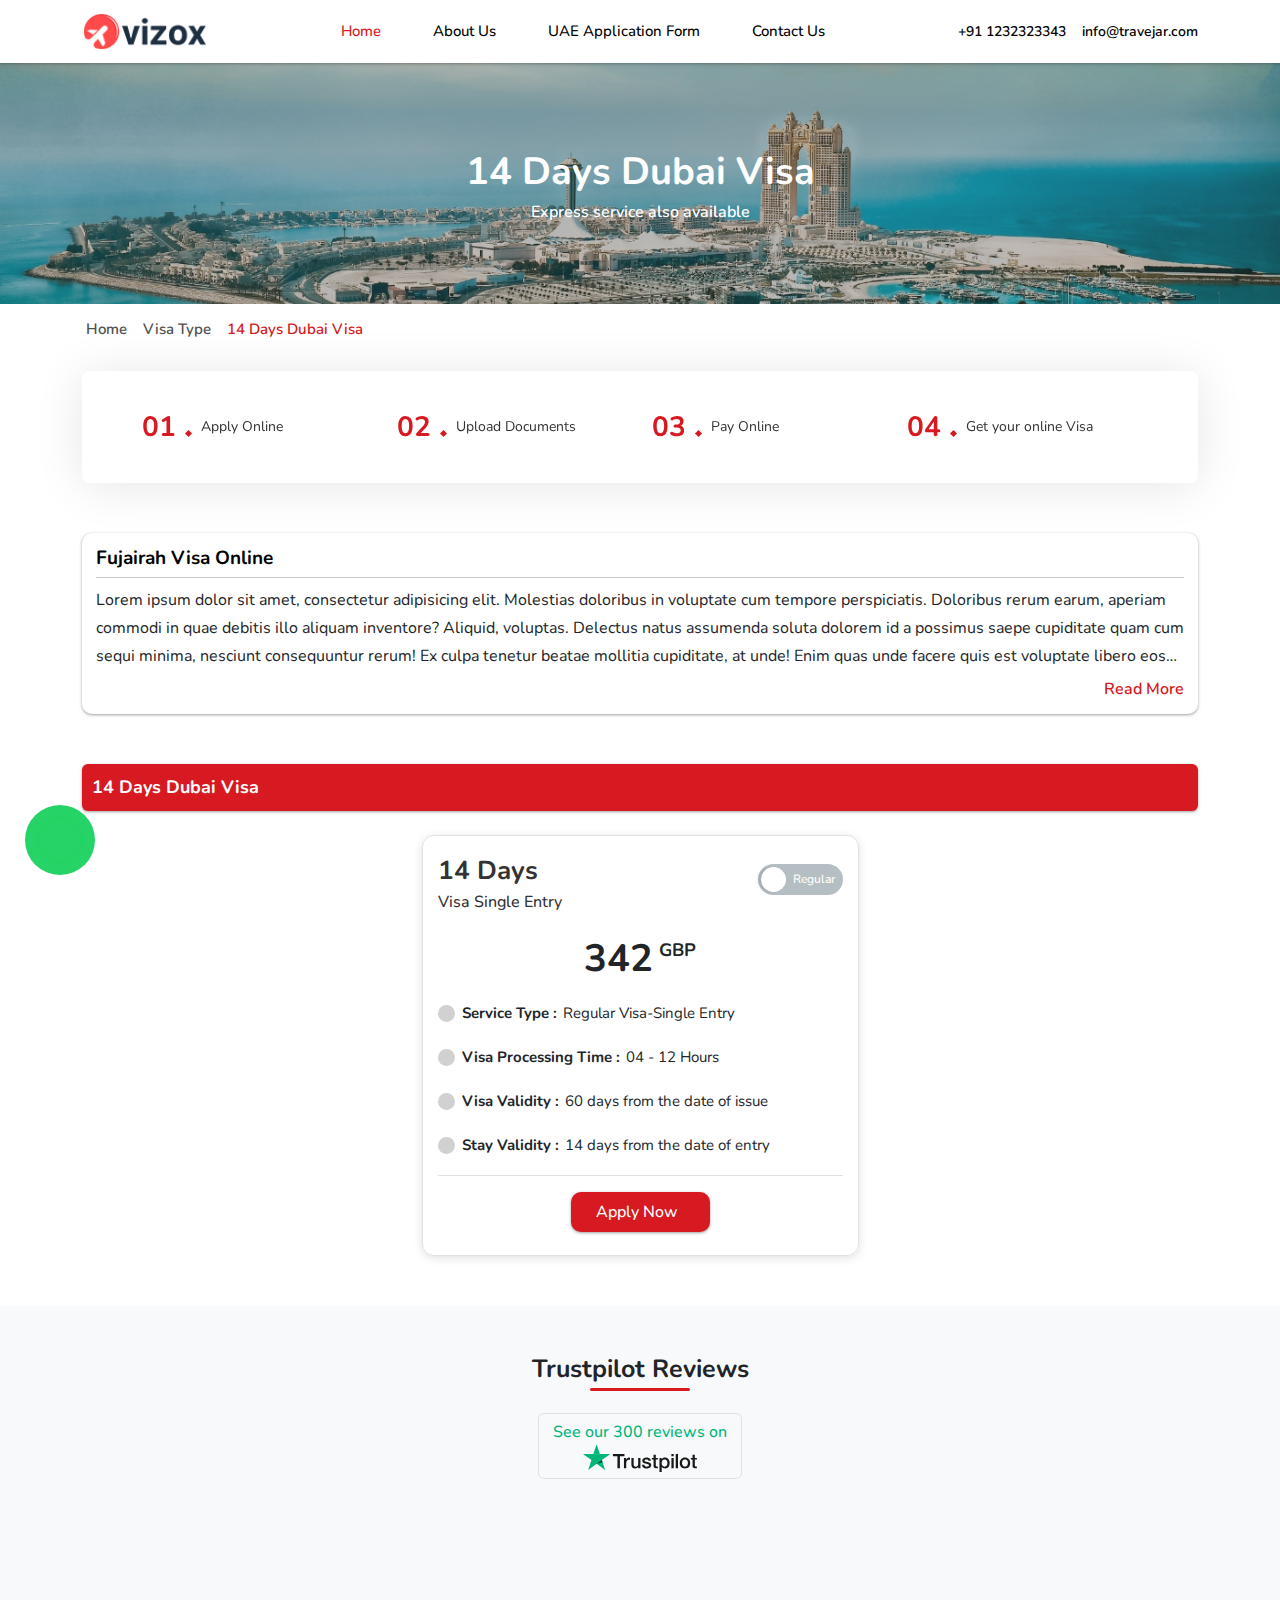
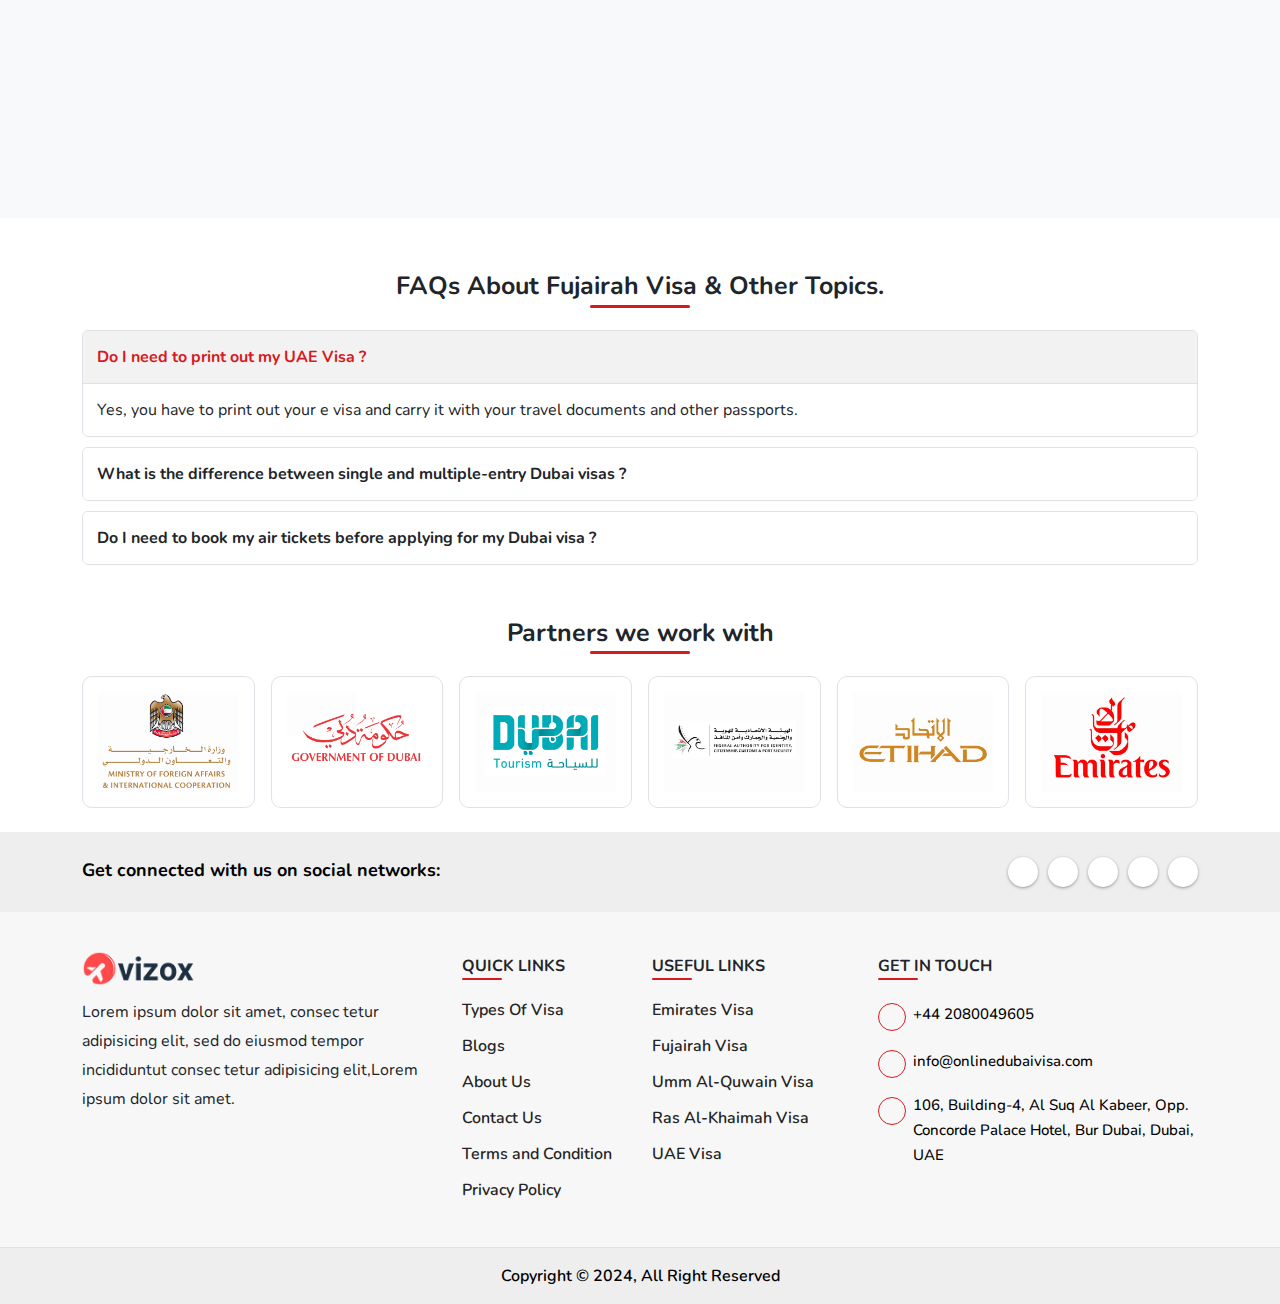
==== 14-days-dubai-visa.html @ 2e2c4b9e "tytyt" ====
<!DOCTYPE html>
<html lang="en">
<head>
    <meta charset="UTF-8">
    <meta name="viewport" content="width=device-width, initial-scale=1.0">
    <title>UAE Visa - 14 Days Dubai Visa</title>
    <!-- jquery  -->
    <script src="assets/js/jquery.min.js"></script>
    <!-- bootstrap css  -->
    <link rel="stylesheet" href="assets/libs/bootstrap/bootstrap.min.css">
    <!-- main css  -->
    <link rel="stylesheet" href="assets/css/style.css">
    <!-- common css  -->
    <link rel="stylesheet" href="assets/css/common.css">
    <!-- responsive css -->
    <link rel="stylesheet" href="assets/css/responsive.css">
    <!-- aos css  -->
    <link rel="stylesheet" href="assets/libs/aos/aos.css">
    <!-- swiper js  -->
    <link rel="stylesheet" href="assets/libs/swiper/swiper-bundle.min.css">
    <!-- glightbox css  -->
    <link rel="stylesheet" href="assets/libs/glightbox/glightbox.css">
    <!-- select2 library  -->
    <link rel="stylesheet" href="assets/libs/select2/flag-icon.min.css">
    <link rel="stylesheet" href="assets/libs/select2/select2.min.css">
    <!-- font awesome  -->
    <link rel="stylesheet" href="https://cdnjs.cloudflare.com/ajax/libs/font-awesome/6.5.2/css/all.min.css" integrity="sha512-SnH5WK+bZxgPHs44uWIX+LLJAJ9/2PkPKZ5QiAj6Ta86w+fsb2TkcmfRyVX3pBnMFcV7oQPJkl9QevSCWr3W6A==" crossorigin="anonymous" referrerpolicy="no-referrer" />
    <!-- iti input -->
    <link rel="stylesheet" href="assets/libs/iti/intlTelInput.min.css">
    <!-- date picker css  -->
    <link rel="stylesheet" href="assets/libs/datepicker/flatpickr.min.css">
    <!-- dropzone css  -->
    <link rel="stylesheet" href="assets/libs/dropzone/dropzone.min.css">
    <!-- font family -->
    <link rel="preconnect" href="https://fonts.googleapis.com">
    <link rel="preconnect" href="https://fonts.gstatic.com" crossorigin>
    <link href="https://fonts.googleapis.com/css2?family=Montserrat:ital,wght@0,100..900;1,100..900&family=Nunito:ital,wght@0,200..1000;1,200..1000&family=PT+Sans:ital,wght@0,400;0,700;1,400;1,700&display=swap" rel="stylesheet">
</head>
<body>
    <!-- whatsapp button start -->
    <a href="" class="whatsapp-btn d-flex align-items-center justify-content-center position-fixed rounded-circle text-decoration-none">
        <i class="fab fa-whatsapp"></i>
    </a>
    <!-- whatsapp button end  -->

    <!-- scroll to top button start -->
    <div class="progress-wrap d-block rounded-circle position-fixed">
        <svg class="progress-circle svg-content" width="100%" height="100%" viewBox="-1 -1 102 102">
            <path d="M50,1 a49,49 0 0,1 0,98 a49,49 0 0,1 0,-98" />
        </svg>
    </div>
    <!-- scroll to top button end -->

    <!-- navbar start -->
    <nav class="navbar navbar-expand-lg sticky-top navbar-two" id="navbar" aria-label="Offcanvas navbar large">
        <div class="container">
            <a class="navbar-logo" href="index.html">
                <img src="assets/img/logo.png" alt="logo" class="h-100 w-100 img-fluid">
            </a> 
            <div class="offcanvas nav-offcanvas offcanvas-start" tabindex="-1" id="offcanvasNavbar2" aria-labelledby="offcanvasNavbar2Label">
                <div class="offcanvas-header border-bottom">
                    <div class="offcanvas-logo" id="offcanvasNavbar2Label">
                        <img src="assets/img/logo.png" alt="logo" class="h-100 w-100 img-fluid">
                    </div>
                    <button type="button" class="btn-close shadow-none" data-bs-dismiss="offcanvas" aria-label="Close"></button>
                </div>
                <div class="offcanvas-body">
                    <ul class="navbar-nav justify-content-center flex-grow-1">
                        <li class="nav-item">
                            <a class="nav-link overflow-hidden position-relative text-nowrap active" aria-current="page" href="index.html">Home</a>
                        </li>
                        <li class="nav-item">
                            <a class="nav-link overflow-hidden position-relative text-nowrap" aria-current="page" href="aboutus.html">About Us</a>
                        </li>
                        <li class="nav-item">
                            <a class="nav-link overflow-hidden position-relative text-nowrap" href="#">UAE Application Form</a>
                        </li>
                        <li class="nav-item">
                            <a class="nav-link overflow-hidden position-relative text-nowrap" aria-current="page" href="#">Contact Us</a>
                        </li>
                        <li class="d-lg-none d-block">
                            <a href="" class="nav-contact-link nav-contact-link-two d-lg-none d-block text-decoration-none">
                                <i class="fa-solid fa-phone"></i>
                                +91 1232323343
                            </a>
                        </li>
                        <li class="d-lg-none d-block">
                            <a href="" class="nav-contact-link nav-contact-link-two d-lg-none d-block text-decoration-none">
                                <i class="fa-regular fa-envelope"></i>
                                info@travejar.com 
                            </a>
                        </li>
                    </ul>
                </div>
            </div>
            <div class="d-flex align-items-center gap-3">
                <a href="" class="nav-contact-link d-sm-block text-nowrap d-none text-decoration-none">
                    <i class="fa-solid fa-phone"></i>
                    +91 1232323343
                </a>
                <a href="" class="nav-contact-link d-sm-block text-nowrap d-none text-decoration-none">
                    <i class="fa-regular fa-envelope"></i>
                    info@travejar.com 
                </a>
                <button class="navbar-toggler shadow-none d-lg-none d-flex align-items-center justify-content-center" type="button" data-bs-toggle="offcanvas" data-bs-target="#offcanvasNavbar2" aria-controls="offcanvasNavbar2" aria-label="Toggle navigation">
                   <img src="assets/img/menuicon.svg" alt="menu" class="h-100 w-100 img-fluid">
                </button>
            </div>
        </div>
    </nav>
    <!-- navbar end -->

    <!-- page heading section start -->
    <section class="page-heading-section visatype-heading-section position-relative">
        <div class="container">
            <div class="page-heading-inner position-relative z-1">
                <div class="row text-center">
                    <div class="col-12">
                        <div class="page-heading">
                            14 Days Dubai Visa
                        </div>
                        <p class="mb-0 page-title">Express service also available </p>
                    </div>
                </div>
            </div>
        </div>
    </section>
    <!-- page heading section end -->

    <!-- breadcrumb section start -->
    <div class="breadcrumb-section">
        <div class="container">
            <div class="row">
                <div class="col-12">
                    <ul class="list-unstyled breadcrumb-list d-flex align-items-center m-0">
                        <li class="breadcrumb-link d-flex align-items-center">
                            <a href="index.html" class="text-decoration-none d-flex align-items-center">
                                <i class="fa-solid fa-house-chimney home-icon"></i>
                                Home
                            </a>
                        </li>
                        <li class="breadcrumb-link d-flex align-items-center">
                            <i class="fa-solid fa-arrow-right-long"></i>
                        </li>
                        <li class="breadcrumb-link d-flex align-items-center">
                            <a href="index.html" class="text-decoration-none d-flex align-items-center">
                                Visa Type
                            </a>
                        </li>
                        <li class="breadcrumb-link d-flex align-items-center">
                            <i class="fa-solid fa-arrow-right-long"></i>
                        </li>
                        <li class="breadcrumb-link d-flex align-items-center active">
                            14 Days Dubai Visa
                        </li>
                    </ul>
                </div>
            </div>
        </div>
    </div>
    <!-- breadcrumb section end -->

    <!-- hero sign up cta section start  -->
    <section class="hero-signup-cta z-3 mt-3 position-relative" data-aos="zoom-out" data-aos-offset="40" data-aos-duration="700">
        <div class="container">
            <div class="content-wrapper rounded-3 overflow-hidden">
                <div class="row g-md-4 g-0">
                <div class="col-lg-3 col-md-6">
                    <div class="step-wrapper border-top-0 d-flex align-items-center">
                        <div class="number">
                            01
                        </div>
                        <p class="copy-02 m-0">
                            Apply Online
                        </p>
                    </div>
                </div>
                <div class="col-lg-3 col-md-6">
                    <div class="step-wrapper d-flex align-items-center">
                        <div class="number">
                            02
                        </div>
                        <p class="copy-02 m-0">
                            Upload Documents
                        </p>
                    </div>
                </div>
                <div class="col-lg-3 col-md-6">
                    <div class="step-wrapper d-flex align-items-center">
                        <div class="number">
                            03
                        </div>
                        <p class="copy-02 m-0">
                            Pay Online
                        </p>
                    </div>
                </div>
                <div class="col-lg-3 col-md-6">
                    <div class="step-wrapper d-flex align-items-center">
                        <div class="number">
                            04
                        </div>
                        <p class="copy-02 m-0">
                            Get your online Visa
                        </p>
                    </div>
                </div>
            </div>
        </div>
    </section>
    <!-- hero sign up cta section end -->

    <!-- content section start  -->
    <section class="content-section common-gap">
        <div class="container">
            <div class="row">
                <div class="col-12">
                    <div class="content-card">
                        <h2 class="mb-0 pt-0">
                            Fujairah Visa Online
                        </h2>
                        <div class="read_more_text ellipsis3">
                            <hr class="my-2">
                            <p>Lorem ipsum dolor sit amet, consectetur adipisicing elit. Molestias doloribus in voluptate cum tempore perspiciatis. Doloribus rerum earum, aperiam commodi in quae debitis illo aliquam inventore? Aliquid, voluptas. Delectus natus assumenda soluta dolorem id a possimus saepe cupiditate quam cum sequi minima, nesciunt consequuntur rerum! Ex culpa tenetur beatae mollitia cupiditate, at unde! Enim quas unde facere quis est voluptate libero eos vitae obcaecati omnis cupiditate velit saepe, commodi maxime consectetur nisi incidunt laboriosam doloribus repellendus nihil laudantium ab maiores.</p>
                            <p>Lorem ipsum dolor sit amet, consectetur adipisicing elit. Molestias doloribus in voluptate cum tempore perspiciatis. Doloribus rerum earum, aperiam commodi in quae debitis illo aliquam inventore? Aliquid, voluptas. Delectus natus assumenda soluta dolorem id a possimus saepe cupiditate quam cum sequi minima, nesciunt consequuntur rerum! Ex culpa tenetur beatae mollitia cupiditate, at unde! Enim quas unde facere quis est voluptate libero eos vitae obcaecati omnis cupiditate velit saepe, commodi maxime consectetur nisi incidunt laboriosam doloribus repellendus nihil laudantium ab maiores.</p>
                            <p>Lorem ipsum dolor sit amet, consectetur adipisicing elit. Molestias doloribus in voluptate cum tempore perspiciatis. Doloribus rerum earum, aperiam commodi in quae debitis illo aliquam inventore? Aliquid, voluptas. Delectus natus assumenda soluta dolorem id a possimus saepe cupiditate quam cum sequi minima, nesciunt consequuntur rerum! Ex culpa tenetur beatae mollitia cupiditate, at unde! Enim quas unde facere quis est voluptate libero eos vitae obcaecati omnis cupiditate velit saepe, commodi maxime consectetur nisi incidunt laboriosam doloribus repellendus nihil laudantium ab maiores.</p>
                            <p>Lorem ipsum dolor sit amet, consectetur adipisicing elit. Molestias doloribus in voluptate cum tempore perspiciatis. Doloribus rerum earum, aperiam commodi in quae debitis illo aliquam inventore? Aliquid, voluptas. Delectus natus assumenda soluta dolorem id a possimus saepe cupiditate quam cum sequi minima, nesciunt consequuntur rerum! Ex culpa tenetur beatae mollitia cupiditate, at unde! Enim quas unde facere quis est voluptate libero eos vitae obcaecati omnis cupiditate velit saepe, commodi maxime consectetur nisi incidunt laboriosam doloribus repellendus nihil laudantium ab maiores.</p>
                            <p>Lorem ipsum dolor sit amet, consectetur adipisicing elit. Molestias doloribus in voluptate cum tempore perspiciatis. Doloribus rerum earum, aperiam commodi in quae debitis illo aliquam inventore? Aliquid, voluptas. Delectus natus assumenda soluta dolorem id a possimus saepe cupiditate quam cum sequi minima, nesciunt consequuntur rerum! Ex culpa tenetur beatae mollitia cupiditate, at unde! Enim quas unde facere quis est voluptate libero eos vitae obcaecati omnis cupiditate velit saepe, commodi maxime consectetur nisi incidunt laboriosam doloribus repellendus nihil laudantium ab maiores.</p>
                        </div>
                        <div class="d-flex align-items-center justify-content-end mt-2">
                            <button onclick="readMore(this,event)" id="myBtn" class="read-more-btn p-0 border-0 fw-semibold overflow-hidden position-relative">Read More</button>
                        </div>
                    </div>
                </div>
            </div>
        </div>
    </section>
    <!-- content section end -->

    <!-- visa type price section start -->
    <section class="price-section common-gap">
        <div class="container">
            <div class="row mb-md-4 mb-3">
                <div class="col-12">
                    <div class="price-main-heading rounded-2 overflow-hidden position-relative bglight">
                        14 Days Dubai Visa
                    </div>
                </div>
            </div>
            <div class="row justify-content-center g-md-5 g-4">
                <div class="col-lg-5 col-md-6">
                    <div class="pricing-card border pricing-card-two overflow-hidden" id="pricingnew">
                        <div class="d-flex align-items-center justify-content-between">
                            <div class="pricing-header d-flex flex-column position-relative">
                                <span>14 Days</span> Visa Single Entry
                            </div>
                            <label class="visa-checkbox" for="price1">
                                <input type="checkbox" hidden id="price1">
                                <span class="d-inline-block visa-checkbox-inner"></span>
                            </label>
                        </div>
                        <div class="pricing-body pt-3">
                            <div class="d-flex align-items-center justify-content-center">
                                <div class="dubai-visa-price d-flex align-items-center">
                                    <span class="price-one">342</span>
                                    <span class="price-two">565</span>
                                    <sup>GBP</sup>
                                </div>
                               
                            </div>
                            <div class="mt-3">
                                <div class="price-card-data pt-0 d-flex align-items-center">
                                    <div class="d-flex align-items-center price-card-data-inner">
                                        <div class="d-flex align-items-center price-check-two justify-content-center price-check rounded-circle">
                                            <i class="fa-solid fa-check"></i>
                                        </div>
                                        <div class="price-card-inner">
                                            <span class="service-type">Service Type : </span>
                                        </div>
                                    </div>
                                    <div class="price-card-inner">
                                        <span>
                                            <span class="price-regular">Regular</span> 
                                            <span class="price-express">Express</span> 
                                            Visa-Single Entry
                                        </span>
                                    </div>
                                </div>
                                <div class="price-card-data d-flex align-items-center">
                                    <div class="d-flex align-items-center price-card-data-inner">
                                        <div class="d-flex align-items-center price-check-two justify-content-center price-check rounded-circle">
                                            <i class="fa-solid fa-check"></i>
                                        </div>
                                        <div class="price-card-inner">
                                            <span class="service-type">Visa Processing Time : </span>
                                        </div>
                                    </div>
                                    <div class="price-card-inner">
                                        <span>
                                            <span class="price-regular">04 - 12 Hours</span> 
                                            <span class="price-express">03 - 05 Days</span> 
                                        </span>
                                    </div>
                                </div>
                                <div class="price-card-data d-flex align-items-center">
                                    <div class="d-flex align-items-center price-card-data-inner">
                                        <div class="d-flex align-items-center justify-content-center price-check rounded-circle">
                                            <i class="fa-solid fa-check"></i>
                                        </div>
                                        <div class="price-card-inner">
                                            <span class="service-type">Visa Validity : </span>
                                        </div>
                                    </div>
                                    <div class="price-card-inner">
                                        <span>
                                            60 days from the date of issue
                                        </span>
                                    </div>
                                </div>
                                <div class="price-card-data d-flex align-items-center">
                                    <div class="d-flex align-items-center price-card-data-inner">
                                        <div class="d-flex align-items-center    justify-content-center price-check rounded-circle">
                                            <i class="fa-solid fa-check"></i>
                                        </div>
                                        <div class="price-card-inner">
                                            <span class="service-type">Stay Validity : </span>
                                        </div>
                                    </div>
                                    <div class="price-card-inner">
                                        <span>
                                            14 days from the date of entry
                                        </span>
                                    </div>
                                </div>
                            </div>
                            <div class="d-flex align-items-center justify-content-center mt-2 pt-3 mb-2 border-top">
                                <button class="price-apply-btn d-flex align-items-center border-0 justify-content-between">
                                    Apply Now
                                    <span class="d-flex align-items-center justify-content-center rounded-circle bg-white">
                                        <i class="fa-solid fa-arrow-right"></i>
                                    </span>
                                </button>
                            </div>
                        </div>
                    </div>
                </div>
            </div>
        </div>
    </section>
    <!-- visa type price section end -->

    <!-- trustpilot section start  -->
    <section class="testimonial-section common-gap common-padding bg-light">
        <div class="container">
            <div class="row">
                <div class="col-12">
                    <div class="heading-main text-center">
                        <div class="heading position-relative">
                            Trustpilot Reviews
                        </div>
                    </div>
                </div>
            </div>
            <div class="row pt-md-4 pt-3">
                <div class="col-12">
                    <div class="d-flex align-items-center justify-content-center">
                        <a href="javascript:;" class="d-flex flex-column fw-medium border text-decoration-none align-items-center bg-light rounded-2 allreview justify-content-center">
                            See our 300 reviews on
                            <span class="review-img d-flex align-items-center justify-content-center">
                                <img src="assets/img/trustpilotreview.svg" alt="trustpilot" class="h-100 w-100 img-fluid">
                            </span>
                        </a>
                    </div>

                </div>
                <div class="col-12 mt-md-4 mt-3" data-aos="fade-down" data-aos-offset="70" data-aos-duration="700">
                    <div class="swiper mySwiper testimonial pb-1">
                        <div class="swiper-wrapper">
                            <div class="swiper-slide h-auto">
                                <div class="testimonial-card h-100 d-flex flex-column shadow-sm justify-content-between overflow-hidden border bg-white rounded-3 shadow-sm">
                                    <div class="card-data">
                                        <div class="d-flex align-items-center mb-3 justify-content-between">
                                            <div class="d-flex align-items-center gap-2">
                                                <div class="user-img bg-secondary bg-opacity-25 d-flex align-items-center justify-content-center overflow-hidden rounded-circle">
                                                    C
                                                </div>
                                                <div>
                                                    <div class="user-name fw-medium">
                                                        Consumer
                                                    </div>
                                                    <div class="testimonial-review-date">
                                                        April 10, 2024
                                                    </div>
                                                </div>
                                            </div>
                                            <div class="star-img ">
                                                <img src="assets/img/stars-5.svg" alt="trustpilot" class="h-100 w-100 img-fluid">
                                            </div>
                                            <!-- <div class="date">
                                                <span class="date-icon"><i class="fa-solid fa-calendar-days"></i></span>22 july 2023
                                            </div> -->
                                        </div>
                                        <div class="d-flex align-items-center justify-content-between">
                                            <div class="card-head fw-semibold">Excellent/Hassle free service</div>
                                        </div>
                                        <div class="card-para">
                                            <span class="quote quote-one me-1"><i class="fa-solid fa-quote-left"></i></span>
                                            <p > I decided to use this agency after having a bad experience with another. I was sceptical at first, however, I was reassured by Mr Sharma that I could pay half now for the visa and remaining after the visa was received. I sent all my documents on wats app as I had them on my phone. It took 3 working days and at all times I was notified of the process and updated throughout. They would get back to me on my queries at any time, 24 hours of the day, I would highly encourage to use there services.</p>
                                            <span class="quote quote-one ms-1"><i class="fa-solid fa-quote-right"></i></span>
                                        </div>
                                    </div>
                                </div>
                            </div>
                            <div class="swiper-slide h-auto">
                                <div class="testimonial-card h-100 d-flex flex-column shadow-sm justify-content-between overflow-hidden border bg-white rounded-3 shadow-sm">
                                    <div class="card-data">
                                        <div class="d-flex align-items-center mb-3 justify-content-between">
                                            <div class="d-flex align-items-center gap-2">
                                                <div class="user-img bg-success text-white d-flex align-items-center justify-content-center overflow-hidden rounded-circle">
                                                    A
                                                </div>
                                                <div>
                                                    <div class="user-name fw-medium">
                                                        Argie
                                                    </div>
                                                    <div class="testimonial-review-date">
                                                        Apr 7, 2024
                                                    </div>
                                                </div>
                                            </div>
                                            <div class="star-img ">
                                                <img src="assets/img/stars-5.svg" alt="trustpilot" class="h-100 w-100 img-fluid">
                                            </div>
                                        </div>
                                        <div class="d-flex align-items-center justify-content-between">
                                            <div class="card-head fw-semibold">This is the first time I used this…</div>
                                        </div>
                                        <div class="card-para">
                                            <span class="quote quote-one me-1"><i class="fa-solid fa-quote-left"></i></span>
                                            <p> This is the first time I used this service, and yes, it's legit. Alida response to my email quickly. I would recommend it and will use it again for another visa application.</p>
                                            <span class="quote quote-one ms-1"><i class="fa-solid fa-quote-right"></i></span>
                                        </div>
                                    </div>
                                </div>
                            </div>
                            <div class="swiper-slide h-auto">
                                <div class="testimonial-card h-100 d-flex flex-column shadow-sm justify-content-between overflow-hidden border bg-white rounded-3 shadow-sm">
                                    <div class="card-data">
                                        <div class="d-flex align-items-center mb-3 justify-content-between">
                                            <div class="d-flex align-items-center gap-2">
                                                <div class="user-img bg-info text-white d-flex align-items-center justify-content-center overflow-hidden rounded-circle">
                                                    J
                                                </div>
                                                <div>
                                                    <div class="user-name fw-medium">
                                                        Juomana Helwani
                                                    </div>
                                                    <div class="testimonial-review-date">
                                                        Mar 21, 2024
                                                    </div>
                                                </div>
                                            </div>
                                            <div class="star-img ">
                                                <img src="assets/img/stars-5.svg" alt="trustpilot" class="h-100 w-100 img-fluid">
                                            </div>
                                        </div>
                                        <div class="d-flex align-items-center justify-content-between">
                                            <div class="card-head fw-semibold">Everything was just excellent</div>
                                        </div>
                                        <div class="card-para">
                                            <span class="quote quote-one me-1"><i class="fa-solid fa-quote-left"></i></span>
                                            <p>Everything was just excellent. From the filling of the application form online, payment and to the most efficient customer service rep., Aliba who was very responsive from the moment I got in contact. I submitted my application last night and I got the visa just after noon today under the expedited option. Thank you so much for your service.</p>
                                            <span class="quote quote-one ms-1"><i class="fa-solid fa-quote-right"></i></span>
                                        </div>
                                    </div>
                                </div>
                            </div>
                            <div class="swiper-slide h-auto">
                                <div class="testimonial-card h-100 d-flex flex-column shadow-sm justify-content-between overflow-hidden border bg-white rounded-3 shadow-sm">
                                    <div class="card-data">
                                        <div class="d-flex align-items-center mb-3 justify-content-between">
                                            <div class="d-flex align-items-center gap-2">
                                                <div class="user-img bg-secondary bg-opacity-25 d-flex align-items-center justify-content-center overflow-hidden rounded-circle">
                                                    C
                                                </div>
                                                <div>
                                                    <div class="user-name fw-medium">
                                                        Consumer
                                                    </div>
                                                    <div class="testimonial-review-date">
                                                        April 10, 2024
                                                    </div>
                                                </div>
                                            </div>
                                            <div class="star-img ">
                                                <img src="assets/img/stars-5.svg" alt="trustpilot" class="h-100 w-100 img-fluid">
                                            </div>
                                        </div>
                                        <div class="d-flex align-items-center justify-content-between">
                                            <div class="card-head fw-semibold">Excellent/Hassle free service</div>
                                        </div>
                                        <div class="card-para">
                                            <span class="quote quote-one me-1"><i class="fa-solid fa-quote-left"></i></span>
                                            <p > I decided to use this agency after having a bad experience with another. I was sceptical at first, however, I was reassured by Mr Sharma that I could pay half now for the visa and remaining after the visa was received. I sent all my documents on wats app as I had them on my phone. It took 3 working days and at all times I was notified of the process and updated throughout. They would get back to me on my queries at any time, 24 hours of the day, I would highly encourage to use there services.</p>
                                            <span class="quote quote-one ms-1"><i class="fa-solid fa-quote-right"></i></span>
                                        </div>
                                    </div>
                                </div>
                            </div>
                            <div class="swiper-slide h-auto">
                                <div class="testimonial-card h-100 d-flex flex-column shadow-sm justify-content-between overflow-hidden border bg-white rounded-3 shadow-sm">
                                    <div class="card-data">
                                        <div class="d-flex align-items-center mb-3 justify-content-between">
                                            <div class="d-flex align-items-center gap-2">
                                                <div class="user-img bg-success text-white d-flex align-items-center justify-content-center overflow-hidden rounded-circle">
                                                    A
                                                </div>
                                                <div>
                                                    <div class="user-name fw-medium">
                                                        Argie
                                                    </div>
                                                    <div class="testimonial-review-date">
                                                        Apr 7, 2024
                                                    </div>
                                                </div>
                                            </div>
                                            <div class="star-img ">
                                                <img src="assets/img/stars-5.svg" alt="trustpilot" class="h-100 w-100 img-fluid">
                                            </div>
                                        </div>
                                        <div class="d-flex align-items-center justify-content-between">
                                            <div class="card-head fw-semibold">This is the first time I used this…</div>
                                        </div>
                                        <div class="card-para">
                                            <span class="quote quote-one me-1"><i class="fa-solid fa-quote-left"></i></span>
                                            <p> This is the first time I used this service, and yes, it's legit. Alida response to my email quickly. I would recommend it and will use it again for another visa application.</p>
                                            <span class="quote quote-one ms-1"><i class="fa-solid fa-quote-right"></i></span>
                                        </div>
                                    </div>
                                </div>
                            </div>
                            <div class="swiper-slide h-auto">
                                <div class="testimonial-card h-100 d-flex flex-column shadow-sm justify-content-between overflow-hidden border bg-white rounded-3 shadow-sm">
                                    <div class="card-data">
                                        <div class="d-flex align-items-center mb-3 justify-content-between">
                                            <div class="d-flex align-items-center gap-2">
                                                <div class="user-img bg-info text-white d-flex align-items-center justify-content-center overflow-hidden rounded-circle">
                                                    J
                                                </div>
                                                <div>
                                                    <div class="user-name fw-medium">
                                                        Juomana Helwani
                                                    </div>
                                                    <div class="testimonial-review-date">
                                                        Mar 21, 2024
                                                    </div>
                                                </div>
                                            </div>
                                            <div class="star-img ">
                                                <img src="assets/img/stars-5.svg" alt="trustpilot" class="h-100 w-100 img-fluid">
                                            </div>
                                        </div>
                                        <div class="d-flex align-items-center justify-content-between">
                                            <div class="card-head fw-semibold">Everything was just excellent</div>
                                        </div>
                                        <div class="card-para">
                                            <span class="quote quote-one me-1"><i class="fa-solid fa-quote-left"></i></span>
                                            <p>Everything was just excellent. From the filling of the application form online, payment and to the most efficient customer service rep., Aliba who was very responsive from the moment I got in contact. I submitted my application last night and I got the visa just after noon today under the expedited option. Thank you so much for your service.</p>
                                            <span class="quote quote-one ms-1"><i class="fa-solid fa-quote-right"></i></span>
                                        </div>
                                    </div>
                                </div>
                            </div>
                            <div class="swiper-slide h-auto">
                                <div class="testimonial-card h-100 d-flex flex-column shadow-sm justify-content-between overflow-hidden border bg-white rounded-3 shadow-sm">
                                    <div class="card-data">
                                        <div class="d-flex align-items-center mb-3 justify-content-between">
                                            <div class="d-flex align-items-center gap-2">
                                                <div class="user-img bg-secondary bg-opacity-25 d-flex align-items-center justify-content-center overflow-hidden rounded-circle">
                                                    C
                                                </div>
                                                <div>
                                                    <div class="user-name fw-medium">
                                                        Consumer
                                                    </div>
                                                    <div class="testimonial-review-date">
                                                        April 10, 2024
                                                    </div>
                                                </div>
                                            </div>
                                            <div class="star-img ">
                                                <img src="assets/img/stars-5.svg" alt="trustpilot" class="h-100 w-100 img-fluid">
                                            </div>
                                        </div>
                                        <div class="d-flex align-items-center justify-content-between">
                                            <div class="card-head fw-semibold">Excellent/Hassle free service</div>
                                        </div>
                                        <div class="card-para">
                                            <span class="quote quote-one me-1"><i class="fa-solid fa-quote-left"></i></span>
                                            <p > I decided to use this agency after having a bad experience with another. I was sceptical at first, however, I was reassured by Mr Sharma that I could pay half now for the visa and remaining after the visa was received. I sent all my documents on wats app as I had them on my phone. It took 3 working days and at all times I was notified of the process and updated throughout. They would get back to me on my queries at any time, 24 hours of the day, I would highly encourage to use there services.</p>
                                            <span class="quote quote-one ms-1"><i class="fa-solid fa-quote-right"></i></span>
                                        </div>
                                    </div>
                                </div>
                            </div>
                            <div class="swiper-slide h-auto">
                                <div class="testimonial-card h-100 d-flex flex-column shadow-sm justify-content-between overflow-hidden border bg-white rounded-3 shadow-sm">
                                    <div class="card-data">
                                        <div class="d-flex align-items-center mb-3 justify-content-between">
                                            <div class="d-flex align-items-center gap-2">
                                                <div class="user-img bg-success text-white d-flex align-items-center justify-content-center overflow-hidden rounded-circle">
                                                    A
                                                </div>
                                                <div>
                                                    <div class="user-name fw-medium">
                                                        Argie
                                                    </div>
                                                    <div class="testimonial-review-date">
                                                        Apr 7, 2024
                                                    </div>
                                                </div>
                                            </div>
                                            <div class="star-img ">
                                                <img src="assets/img/stars-5.svg" alt="trustpilot" class="h-100 w-100 img-fluid">
                                            </div>
                                        </div>
                                        <div class="d-flex align-items-center justify-content-between">
                                            <div class="card-head fw-semibold">This is the first time I used this…</div>
                                        </div>
                                        <div class="card-para">
                                            <span class="quote quote-one me-1"><i class="fa-solid fa-quote-left"></i></span>
                                            <p> This is the first time I used this service, and yes, it's legit. Alida response to my email quickly. I would recommend it and will use it again for another visa application.</p>
                                            <span class="quote quote-one ms-1"><i class="fa-solid fa-quote-right"></i></span>
                                        </div>
                                    </div>
                                </div>
                            </div>
                            <div class="swiper-slide h-auto">
                                <div class="testimonial-card h-100 d-flex flex-column shadow-sm justify-content-between overflow-hidden border bg-white rounded-3 shadow-sm">
                                    <div class="card-data">
                                        <div class="d-flex align-items-center mb-3 justify-content-between">
                                            <div class="d-flex align-items-center gap-2">
                                                <div class="user-img bg-info text-white d-flex align-items-center justify-content-center overflow-hidden rounded-circle">
                                                    J
                                                </div>
                                                <div>
                                                    <div class="user-name fw-medium">
                                                        Juomana Helwani
                                                    </div>
                                                    <div class="testimonial-review-date">
                                                        Mar 21, 2024
                                                    </div>
                                                </div>
                                            </div>
                                            <div class="star-img ">
                                                <img src="assets/img/stars-5.svg" alt="trustpilot" class="h-100 w-100 img-fluid">
                                            </div>
                                        </div>
                                        <div class="d-flex align-items-center justify-content-between">
                                            <div class="card-head fw-semibold">Everything was just excellent</div>
                                        </div>
                                        <div class="card-para">
                                            <span class="quote quote-one me-1"><i class="fa-solid fa-quote-left"></i></span>
                                            <p>Everything was just excellent. From the filling of the application form online, payment and to the most efficient customer service rep., Aliba who was very responsive from the moment I got in contact. I submitted my application last night and I got the visa just after noon today under the expedited option. Thank you so much for your service.</p>
                                            <span class="quote quote-one ms-1"><i class="fa-solid fa-quote-right"></i></span>
                                        </div>
                                    </div>
                                </div>
                            </div>
                        </div>
                    </div>
                </div>
            </div>
        </div>
    </section>
    <!-- trustpilot section end -->

    <!-- faq section start -->
    <section class="faq-section common-gap">
        <div class="container">
            <div class="row">
                <div class="col-12">
                    <div class="heading-main text-center">
                        <div class="heading position-relative">
                            FAQs About Fujairah Visa & Other Topics. 
                        </div>
                    </div>
                </div>
            </div>
            <div class="accordion d-flex flex-column mt-md-4 mt-3" id="accordionExample">
                <div class="accordion-item rounded-2 overflow-hidden border">
                  <div class="accordion-header">
                    <button class="accordion-button shadow-none position-relative d-flex align-items-center justify-content-between" type="button" data-bs-toggle="collapse" data-bs-target="#collapseOne" aria-expanded="true" aria-controls="collapseOne">
                        Do I need to print out my UAE Visa ?
                        <span class="faq-icon position-absolute d-flex">
                            <i class="fa-regular fa-eye open position-absolute top-0 start-0"></i>
                            <i class="fa-regular fa-eye-slash close position-absolute top-0 start-0"></i>
                        </span>
                    </button>
                  </div>
                  <div id="collapseOne" class="accordion-collapse collapse border-top show" data-bs-parent="#accordionExample">
                    <div class="accordion-body">
                        <p>Yes, you have to print out your e visa and carry it with your travel documents and other passports. </p>
                    </div>
                  </div>
                </div>
                <div class="accordion-item rounded-2 overflow-hidden border">
                  <div class="accordion-header">
                    <button class="accordion-button shadow-none position-relative d-flex align-items-center justify-content-between collapsed" type="button" data-bs-toggle="collapse" data-bs-target="#collapseTwo" aria-expanded="false" aria-controls="collapseTwo">
                        What is the difference between single and multiple-entry Dubai visas ? 
                      <span class="faq-icon position-absolute d-flex">
                        <i class="fa-regular fa-eye open position-absolute top-0 start-0"></i>
                        <i class="fa-regular fa-eye-slash close position-absolute top-0 start-0"></i>
                    </span>
                    </button>
                  </div>
                  <div id="collapseTwo" class="accordion-collapse collapse border-top" data-bs-parent="#accordionExample">
                    <div class="accordion-body">
                        <p>You are allowed to enter Dubai once with a single entry Dubai online visa while you can enter multiple times in Dubai with a multiple entry visa within the validity of the visa. </p>
                    </div>
                  </div>
                </div>
                <div class="accordion-item rounded-2 overflow-hidden border">
                    <div class="accordion-header">
                        <button class="accordion-button shadow-none position-relative d-flex align-items-center justify-content-between collapsed" type="button" data-bs-toggle="collapse" data-bs-target="#collapseThree" aria-expanded="false" aria-controls="collapseThree">
                            Do I need to book my air tickets before applying for my Dubai visa ?
                        <span class="faq-icon position-absolute d-flex">
                            <i class="fa-regular fa-eye open position-absolute top-0 start-0"></i>
                            <i class="fa-regular fa-eye-slash close position-absolute top-0 start-0"></i>
                        </span>
                        </button>
                    </div>
                    <div id="collapseThree" class="accordion-collapse collapse border-top" data-bs-parent="#accordionExample">
                        <div class="accordion-body">
                            <p>No, you don’t need to book your air tickets before applying for my Dubai visa.</p>
                        </div>
                    </div>
                </div>
            </div>
        </div>
    </section>
    <!-- faq section end -->

    <!-- partners section start -->
    <section class="partner-section common-gap">
        <div class="container">
            <div class="row">
                <div class="col-12">
                    <div class="heading-main text-center">
                        <div class="heading position-relative">
                            Partners we work with
                        </div>
                    </div>
                </div>
            </div>
            <div class="row row-cols-lg-6 row-cols-md-4 row-cols-2 g-3 mt-md-2 mt-1">
                <div class="col">
                    <div class="partner-card border">
                        <img src="assets/img/partner-1.webp" alt="partner" class="h-100 w-100 img-fluid">
                    </div>
                </div>
                <div class="col">
                    <div class="partner-card border">
                        <img src="assets/img/partner-2.webp" alt="partner" class="h-100 w-100 img-fluid">
                    </div>
                </div>
                <div class="col">
                    <div class="partner-card border">
                        <img src="assets/img/partner-3.webp" alt="partner" class="h-100 w-100 img-fluid">
                    </div>
                </div>
                <div class="col">
                    <div class="partner-card border">
                        <img src="assets/img/partner-4.webp" alt="partner" class="h-100 w-100 img-fluid">
                    </div>
                </div>
                <div class="col">
                    <div class="partner-card border">
                        <img src="assets/img/partner-5.webp" alt="partner" class="h-100 w-100 img-fluid">
                    </div>
                </div>
                <div class="col">
                    <div class="partner-card border">
                        <img src="assets/img/partner-6.webp" alt="partner" class="h-100 w-100 img-fluid">
                    </div>
                </div>
            </div>
        </div>
    </section>
    <!-- partners section end -->

    <!-- footer section start  -->
    <div class="footer-cta mt-4">
        <div class="container">
            <div class="row gap-md-0 gap-2">
                <div class="col-md">
                    <div class="footer-cta-title text-md-start text-center">Get connected with us on social networks:</div>
                </div>
                <div class="col-md-auto mt-md-0 mt-1">
                    <div class="cta-social-media d-flex align-items-center justify-content-center">
                        <a href="" class="cta-social text-decoration-none rounded-circle d-flex align-items-center justify-content-center">
                            <i class="fa-brands fa-facebook-f"></i>
                        </a>
                        <a href="" class="cta-social text-decoration-none rounded-circle d-flex align-items-center justify-content-center">
                            <i class="fa-brands fa-linkedin-in"></i>
                        </a>
                        <a href="" class="cta-social text-decoration-none rounded-circle d-flex align-items-center justify-content-center">
                            <i class="fa-brands fa-pinterest-p"></i>
                        </a>
                        <a href="" class="cta-social text-decoration-none rounded-circle d-flex align-items-center justify-content-center">
                            <i class="fa-brands fa-twitter"></i>
                        </a> 
                        <a href="" class="cta-social text-decoration-none rounded-circle d-flex align-items-center justify-content-center">
                            <i class="fa-brands fa-instagram"></i>
                        </a>

                    </div>
                </div>
            </div>
        </div>
    </div>
    <footer class="footer-section footer position-relative">
        <div class="container">
            <div class="footer-content">
                <div class="row g-4">
                    <div class="col-xl-4 col-lg-4">
                        <div class="footer-widget">
                            <div class="footer-logo d-flex align-items-center justify-content">
                                <img src="assets/img/logo.png" class="img-fluid h-100" alt="logo">
                            </div>
                            <div class="footer-text">
                                <p class="mb-0">Lorem ipsum dolor sit amet, consec tetur adipisicing elit, sed do eiusmod tempor incididuntut consec tetur adipisicing
                                elit,Lorem ipsum dolor sit amet.</p>
                            </div>
                        </div>
                    </div>
                    <div class="col-xl-4 col-lg-4 col-md-6">
                        <div class="row g-4">
                            <div class="col-sm-6">
                                <div class="footer-widget">
                                    <h3 class="footer-heading position-relative">QUICK LINKS</h3>
                                    <ul class="list-unstyled mb-0 footer-list d-flex flex-column">
                                        <li><a href="" class="footer-link text-decoration-none d-inline-block">Types Of Visa</a></li>
                                        <li><a href="" class="footer-link text-decoration-none d-inline-block">Blogs</a></li>
                                        <li><a href="" class="footer-link text-decoration-none d-inline-block">About Us</a></li>
                                        <li><a href="" class="footer-link text-decoration-none d-inline-block">Contact Us</a></li>
                                        <li><a href="" class="footer-link text-decoration-none d-inline-block">Terms and Condition</a></li>
                                        <li><a href="" class="footer-link text-decoration-none d-inline-block">Privacy Policy</a></li>
                                    </ul>
                                </div>
                            </div>
                            <div class="col-sm-6">
                                <div class="footer-widget">
                                    <h3 class="footer-heading position-relative">USEFUL LINKS</h3>
                                    <ul class="list-unstyled mb-0 footer-list d-flex flex-column">
                                        <li><a href="" class="footer-link text-decoration-none d-inline-block">Emirates Visa</a></li>
                                        <li><a href="" class="footer-link text-decoration-none d-inline-block">Fujairah Visa</a></li>
                                        <li><a href="" class="footer-link text-decoration-none d-inline-block">Umm Al-Quwain Visa</a></li>
                                        <li><a href="" class="footer-link text-decoration-none d-inline-block">Ras Al-Khaimah Visa</a></li>
                                        <li><a href="" class="footer-link text-decoration-none d-inline-block">UAE Visa</a></li>
                                    </ul>
                                </div>
                            </div>
                        </div>
                    </div>
                    <div class="col-xl-4 col-lg-4 col-md-6 ps-md-5">
                        <div class="footer-widget">
                            <h3 class="footer-heading position-relative">GET IN TOUCH</h3>
                            <ul class="footer-contact-list list-unstyled d-flex flex-column mb-0">
                                <li>
                                    <a href="" class="footer-contact text-decoration-none d-flex align-items-center">
                                        <span class="contact-icon d-flex align-items-center justify-content-center rounded-circle">
                                            <i class="fa-solid fa-phone"></i>
                                        </span>
                                        +44 2080049605  
                                    </a>
                                </li>
                                <li>
                                    <a href="" class="footer-contact text-decoration-none d-flex align-items-center">
                                        <span class="contact-icon d-flex align-items-center justify-content-center rounded-circle">
                                            <i class="fa-regular fa-envelope"></i>
                                        </span>
                                        info@onlinedubaivisa.com
                                    </a>
                                </li>
                                <li>
                                    <a href="" class="footer-contact text-decoration-none d-flex">
                                        <span class="contact-icon d-flex align-items-center justify-content-center rounded-circle">
                                            <i class="fa-solid fa-location-dot"></i>
                                        </span>
                                        106, Building-4, Al Suq Al Kabeer, Opp. Concorde Palace Hotel, Bur Dubai, Dubai, UAE
                                    </a>
                                </li>
                            </ul>
                        </div>
                    </div>
                </div>
            </div>
        </div>
    </footer>   
    <div class="copyright-section border-top">
        <div class="container">
            <div class="row">
                <div class="col-12 text-center">
                    <div class="copyright-text">
                        <p class="mb-0">Copyright &copy; 2024, All Right Reserved    </p>
                    </div>
                </div>
            </div>
        </div>
    </div>
    <!-- footer section end  -->
    
    <!-- bootstrap js  -->
    <script src="assets/libs/bootstrap/bootstrap.bundle.min.js"></script>
    <!-- main js  -->
    <script src="assets/js/index.js"></script>
    <!-- aos library js  -->
    <script src="assets/libs/aos/aos.js"></script>
    <!-- swiper js  -->
    <script src="assets/libs/swiper/swiper-bundle.min.js"></script>
    <!-- swiper js  -->
    <script src="assets/libs/select2/select2.min.js"></script>
    <!-- glightbox  -->
    <script src="assets/libs/glightbox/glightbox.js"></script>
    <!-- iti input -->
    <script src="assets/libs/iti/intlTelInput.min.js"></script>
    <!-- date library js -->
    <script src="assets/libs/datepicker/flatpickr.js"></script>
    <!-- dropzone js  -->
    <script src="assets/libs/dropzone/dropzone.min.js"></script>

    <script>
        AOS.init();
    </script>

    <!-- swiper js  -->
    <script>
        var swiper = new Swiper(".reviewslider", {
            navigation: {
                nextEl: ".swiper-button-next",
                prevEl: ".swiper-button-prev",
            },
            loop:true,
            breakpoints: {
                0: {
                    slidesPerView: 1,
                    spaceBetween: 15,
                },
                640: {
                    slidesPerView: 2,
                    spaceBetween: 15,
                },
                768: {
                    slidesPerView: 2,
                    spaceBetween: 15,
                },
                1024: {
                    slidesPerView: 2,
                    spaceBetween: 15,
                },
            },
        });
    </script>

    <script>
        var swiper = new Swiper(".testimonial", {
            slidesPerView: 1,
            spaceBetween: 10,
            loop: true,
            pagination: {
                el: ".swiper-pagination",
                clickable: true,
            },
            breakpoints: {
                0: {
                slidesPerView: 1,
                spaceBetween: 10,
                },
                768: {
                slidesPerView: 2,
                spaceBetween: 15,
                },
                991: {
                slidesPerView: 3,
                spaceBetween: 15,
                },
            },
        });
    </script>   

    <!-- glightbox js  -->
    <script>
        var lightbox = GLightbox();
            lightbox.on('open', (target) => {
                console.log('lightbox opened');
            });
            var lightboxVideo = GLightbox({
                selector: '.glightbox3'
            });

    </script>

    <script>
        var swiper = new Swiper(".mySwiper2", {
            navigation: {
                nextEl: ".swiper-button-next",
                prevEl: ".swiper-button-prev",
            },
            loop:true,
            breakpoints: {
                0: {
                    slidesPerView: 1,
                    spaceBetween: 15,
                },
                640: {
                    slidesPerView: 1,
                    spaceBetween: 15,
                },
                768: {
                    slidesPerView: 2,
                    spaceBetween: 15,
                },
                1024: {
                    slidesPerView: 3,
                    spaceBetween: 15,
                },
            },
        });
    </script>

    <!-- iti input js  -->
    <script>
        const input = document.querySelector("#phone");
        window.intlTelInput(input, {
          initialCountry: "us",
          utilsScript: "build/js/utils.js",
        }); 
    </script>

    <!-- datepicker js  -->
    <script>
        flatpickr("#datepicker", {
            disable: [
                function(date) {
                    // Disable dates before today
                    const today = new Date();
                    today.setHours(0, 0, 0, 0); // Set hours to start of the day
                    return (date < today);
                }
            ],
            dateFormat: "Y-m-d",
            onChange: function(selectedDates, dateStr, instance) {
                const today = new Date();
                today.setHours(0, 0, 0, 0);
                if (selectedDates.length === 1 && selectedDates[0].getTime() === today.getTime()) {
                    instance.set("disable", []);
                    document.getElementById("datepicker").classList.add("custom-class");
                } else {
                    instance.set("disable", [
                        function(date) {
                            const today = new Date();
                            today.setHours(0, 0, 0, 0);
                            return (date < today);
                        }
                    ]);
                    document.getElementById("datepicker").classList.remove("custom-class");
                }
            }
        });
    </script>

</body>
</html>
---- assets/css/style.css ----
:root {
  --theming1 :#d71921;
  --theming1-hover :#d63606;
}

/* navbar css start */
.navbar {
  transition: all 0.3s ease-in-out;
  padding-block: 12px;
}
.navbar.scrolled {
  animation: fixedAnim 1s forwards; 
  box-shadow: 0 6px 6px rgba(0, 0, 0, 0.06);
  position: fixed;
  top: 0;
  z-index: 600;
  background-color: white;
  width: 100%;
}
@keyframes fixedAnim {
  from {
      top: -100px;
  }
  to {
      top: 0;
  }
}
.navbar .navbar-logo {
    height: 39px;
}
.navbar .navbar-logo img {
    filter: brightness(100);
}
.navbar.scrolled {
    background-color: #fff;
    box-shadow: rgba(60, 64, 67, 0.3) 0px 1px 2px 0px, rgba(60, 64, 67, 0.15) 0px 1px 3px 1px;
}
.navbar.scrolled .navbar-logo img {
    filter:unset;
}
.navbar .nav-link {
  font-size: 15px;
  font-weight: 500;
  color: #fff;
  padding:4px 5px ;
  border-radius: 3px;
}
.navbar .nav-link::before {
  content: '';
  position: absolute;
  left: 0;
  top: 0;
  height: 100%;
  z-index: -1;
  width: 100%;
  background-color:#d7192248 ;
  transition: transform 0.4s ease;
  transform: scaleX(0);
  transform-origin: right center;
}
.navbar .nav-link.active {
  color: #e9e9e9 !important;
}
.navbar .nav-link:hover::before {
  transform: scaleX(1); 
  transform-origin: left center;
}
.navbar.scrolled .nav-link {
  color: #000;
}
.navbar .navbar-nav {
  gap: 36px;
}
.navbar .nav-contact-link {
  color: #fff;
  font-weight: 600;
  font-size: 14px;
  transition: all 0.3s ease-in-out;
}
.navbar .nav-contact-link:hover {
  color: var(--theming1);
}
.navbar.scrolled .nav-contact-link {
  color: #000;
}
.navbar.scrolled .nav-contact-link i {
  color: var(--theming1);
}
.navbar.scrolled .nav-link.active {
  color: var(--theming1) !important;
}
.navbar.scrolled .nav-link:hover {
  color: var(--theming1);
}
.navbar.scrolled .nav-contact-link:hover {
  color: var(--theming1);
}
.navbar .navbar-toggler {
  height: 36px;
  width: 48px;
  border-radius: 5px;
  padding: 10px;
  font-size: 18px;
  background-color: #ffff;
}
.navbar-two {
  background-color: #FFF;
  box-shadow: rgba(60, 64, 67, 0.3) 0px 1px 2px 0px, rgba(60, 64, 67, 0.15) 0px 1px 3px 1px;
}
.navbar-two .navbar-logo img {
  filter: brightness(1);
}
.navbar-two .nav-link {
  color: #000;
}
.navbar-two .nav-link.active {
  color: var(--theming1) !important;
}
.navbar-two .nav-link:hover {
  color: var(--theming1);
}
.navbar-two .nav-contact-link {
  color: #000;
}
.navbar-two .nav-contact-link i {
  color: var(--theming1);
}
/* navbar css end */


/* hero section start  */
.hero-section {
  /* height: calc(90vh); */
  height: 570px;
  background: url(../img/hero-section.jpg) no-repeat;
  background-size: cover;
  background-position: center;
}
.hero-section::before {
    content: '';
    position: absolute;
    left: 0;
    top: 0;
    height: 100%;
    width: 100%;
    background-color: rgba(0, 0, 0, 0.397);
} 
.search-card .hero-heading {
  font-size: 27px;
  font-weight: 700;
  color: #fff;
}
.hero-section .hero-heading-two {
  background-color: var(--theming1);
  padding: 6px 10px !important;
  font-size: 24px;
  border-radius: 6px;
}
.hero-section .hero-content {
  margin-top: 15px;
}
.hero-section .hero-content p {
  line-height: 29px;
  font-size: 17px;
  color: #ececec;
  font-weight: 500;
}
@keyframes updown-two {
  0% {
      transform: translateY(-20px);
  }
  100% {
      transform: translateY(0px);
  }
}
.hero-signup-cta {
  margin-top: -20px;
}
.hero-signup-cta .content-wrapper {
  background-color: #fff;
  -webkit-box-shadow: 0 0.2rem 3rem 0 rgba(0, 0, 0, .1);
  box-shadow: 0 0.2rem 3rem 0 rgba(0, 0, 0, .1);
  padding: 35px 60px;
}
.hero-signup-cta .step-wrapper .number {
  display: flex;
  padding-right: 25px;
  position: relative;
  font-weight: 700;
  font-size: 28px;
  color: var(--theming1);
}
.hero-signup-cta .step-wrapper .number::before {
  content: '';
  background-color: var(--theming1);
  position: absolute;
  right: 10px;
  bottom: 12px;
  transform: rotate(45deg);
  width: 5px;
  height: 5px;
}
.hero-signup-cta .step-wrapper .copy-02 {
  font-size: 14px;
  color: #333;
}
.search-card {
  background-color: #ffff;
  padding: 30px;
}
.hero-input-group .hero-label {
  font-size: 16px;
  font-weight: 700;
  margin-bottom: 6px;
}
.search-card .theme-btn {
  height: 44px;
  border-radius: 6px;
}
/* hero section end */


/* how to apply section start */
.step-card {
  border-radius: 12px;
  box-shadow: rgba(60, 64, 67, 0.3) 0px 1px 2px 0px, rgba(60, 64, 67, 0.15) 0px 1px 3px 1px;
  transition: all 0.3s ease-in-out;
}
.step-card .step-card-top {
  padding: 10px;
}
.step-card .step-card-headaing {
  font-size: 18px;
  font-weight: 700;
}
.step-card .step-icon {
  height: 80px;
  width: 80px;
  margin-top: 10px;
  padding: 17px;
  box-shadow: rgba(60, 64, 67, 0.3) 0px 1px 2px 0px, rgba(60, 64, 67, 0.15) 0px 1px 3px 1px;
}
.step-card .step-footer {
  padding: 10px;
  background-color: #f5f5f5;
}
.step-card .step-count {
  font-size: 33px;
  color: var(--theming1);
  font-weight: 800;
  line-height: normal;
}
.step-card .step-para {
  margin-top: 5px;
  font-weight: 500;
  line-height: 23px;
}
.step-card:hover {
  transform: translateY(-8px);
}
/* how to apply section end  */


/* price section start */
.price-section .tab-main {
  background-color: #d1d1d1;
  border-radius: 6px;
  padding: 5px;
  margin-top: 22px;
}
.tab-main .tabs__nav-decoration {
  position: absolute;
  top: 0;
  left: 0;
  height: 100%;
  transition: width 0.2s linear 0s, transform 0.2s ease-out 0s;
  background-color:#ffff;
  border-radius: 5px;
  z-index: 1;
}
.tab-main .tabs__nav-item {
  transition-property: all;
  transition-duration: 0.2s;
  transition-timing-function: linear;
  transition-delay: 0s;
  padding: 10px 20px;
  cursor: pointer;
  font-weight:700;
  font-size: 17px;
}
.tab-main .tabs__nav-item.js-active {
  transition-property: all;
  transition-duration: 0.2s;
  transition-timing-function: linear;
  transition-delay: 0.05s;
  color: #000;
}
.tab-main .tabs__panels {
  position: relative;
  margin-top: 30px;
}
.price-section .tabs__panel{
  display: none;
  transition: all 0.25s linear 0s;
  opacity: 0;
}
.price-section .tabs__panel.js-active {
  display: block;
  opacity: 1;
  
}

/* price card start  */
.pricing-card {
  border-radius: 12px;
  transition: all 0.3s ease-in-out;
  padding: 15px;
  box-shadow: rgb(99 99 99/20%) 0 2px 8px 0;
}
.pricing-card:hover {
  box-shadow: rgba(0, 0, 0, 0.24) 0px 3px 8px;
}
.pricing-card .pricing-header {
  font-size: 16px;
  font-weight:500;
  color: #333;
}
.pricing-card .pricing-header span {
  font-size: 26px;
  font-weight: 700;
}
.pricing-card .dubai-visa-price {
  font-size: 38px;
  font-weight: 700;
  gap: 6px;
}
.pricing-card .dubai-visa-price sup {
  font-size: 18px;
  font-weight: 700;
}
.pricing-card .price-card-data-inner {
  gap: 7px;
}
.pricing-card .dubai-visa-price .price-two {
  display: none;
}
.pricing-card .visa-checkbox {
  margin-bottom: 0px;
}
.pricing-card .visa-checkbox .visa-checkbox-inner {
  width: 85px;
  height: 31px;
  background: rgba(69, 90, 100, .396);
  border-radius: 30px;
  position: relative;
  cursor: pointer;
  transition: all 0.3s ease-in-out;
}
.pricing-card .visa-checkbox .visa-checkbox-inner::after {
  content: "Regular";
  position: absolute;
  color: #fff;
  width: 100%;
  left: 0;
  text-align: right;
  padding: 0 8px;
  line-height: 31px;
  font-size: 12px;
  font-weight: 500;
}
.pricing-card .visa-checkbox .visa-checkbox-inner::before {
  content: "";
  position: absolute;
  width: 25px;
  height: 25px;
  background: #fff;
  border-radius: 50%;
  top: 3px;
  left: 3px;
  transition: 0.3s;
  box-shadow: -3px 0 3px rgba(0, 0, 0, .1);
}
.pricing-card .visa-checkbox input:checked ~ .visa-checkbox-inner {
  background: #31B63A;
}
.pricing-card .visa-checkbox input:checked ~ .visa-checkbox-inner::before {
  transform: translate(54px);
  transition: 0.3s;
}
.pricing-card .visa-checkbox input:checked ~ .visa-checkbox-inner::after {
  content: "Express";
  text-align: left;
  font-size: 12px;
}
.pricing-card .price-card-data {
  gap: 6px;
  padding-block: 12px;
  line-height: normal;
  align-items: start !important;
}
.pricing-card .price-card-data .price-check {
  height: 17px;
  min-width: 17px;
  max-width: 17px;
  font-size: 14px;
  background-color: #d1d1d1;
  color: #333;
  transition: all 0.3s ease-in-out;
  margin-top: 1px;
}
.pricing-card .price-card-data .price-check img {
  filter: grayscale(1);
}
.pricing-card .price-card-inner {
  font-size: 15px;
  display: flex;
  gap: 8px;
  white-space: nowrap;
  overflow: hidden;
  text-overflow: ellipsis;
}
.pricing-card .price-card-inner .service-type {
  font-weight: 700;
  white-space: nowrap;
}
.pricing-card .price-apply-btn {
  font-weight: 500;
  background-color: var(--theming1);
  border-radius: 10px;
  color: #fff;
  font-size: 16px;
  padding: 8px 25px;
  transition: all 0.3s ease-in-out;
  outline: none;
  gap: 7px;
  box-shadow: rgba(60, 64, 67, 0.3) 0px 1px 2px 0px, rgba(60, 64, 67, 0.15) 0px 1px 3px 1px;
}
.pricing-card .price-apply-btn span {
  background-color: transparent !important;
}
.pricing-card .price-apply-btn i {
  transition: all 0.3s ease-in-out;
}
.pricing-card .price-apply-btn:hover {
  background-color: var(--theming1-hover);
}
.pricing-card .price-apply-btn:hover i {
  transform: translateX(10px);
  /* color: #000; */
}
.pricing-card .price-express {
  display: none;
}
.pricecard1 .price-new {
  display: block;
}
.pricecard1 .price-old {
  display: none;
}
.pricecard1 .price-card-data .price-check-two {
 background-color: #31B63A;
 color: #ffff;
}
.pricecard1 .price-express {
  display:inline;
}
.pricecard1 .price-regular {
  display: none;
}
.pricecard1 .dubai-visa-price .price-two {
  display: inline;
}
.pricecard1 .dubai-visa-price .price-one {
  display: none;
}
.price-section .price-main-heading {
  background-color: var(--theming1);
  color: #ffffff;
  font-weight: 700;
  padding: 10px ;
  font-size: 18px;
  box-shadow: rgba(60, 64, 67, 0.3) 0px 1px 2px 0px, rgba(60, 64, 67, 0.15) 0px 1px 3px 1px;
}
/* .price-section .price-main-heading::before {
  content: '';
  position: absolute;
  left: 0px;
  height: 100%;
  width: 3px;
  top: 0;
  background-color: #fff;
} */
/* price section end */


/* why choose us section start */
.whychoose-card {
  padding: 14px;
  box-shadow: rgba(50, 50, 93, 0.25) 0px 2px 5px -1px, rgba(0, 0, 0, 0.3) 0px 1px 3px -1px;
  border-radius: 11px;
}
.whychoose-card .whychoose-title {
  font-size: 16px;
  font-weight: 700;
}
.whychoose-card .whychoose-icon {
  height: 52px;
  width: 52px;
  margin-bottom: 10px;
  border-radius: 50%;
  transition: all 0.3s ease-in-out;
}
.whychoose-card:hover .whychoose-icon {
  transform: scale(1.3);
}
.visa-sample-section {
  border-left: 1px dashed #cfcfcf;
}
.visa-sample-card {
  box-shadow: rgba(50, 50, 93, 0.25) 0px 6px 12px -2px, rgba(0, 0, 0, 0.3) 0px 3px 7px -3px;
  height: 300px;
}
/* why choose us section end */


/* testimonial section start */
.review-card {
  padding: 14px;
  border-radius: 9px;
  box-shadow: rgba(9, 30, 66, 0.25) 0px 4px 8px -2px, rgba(9, 30, 66, 0.08) 0px 0px 0px 1px;
}
.review-card .review-icon {
  height: 50px;
  width: 50px;
  font-size: 22px;
  font-weight: 700;
}
.review-card .reviewer-name {
  font-size: 16px;
  font-weight: 700;
}
.review-card .review-heading {
  font-size: 17px;
  margin-top: 12px;
  font-weight: 700;
  margin-bottom: 6px;
}
.review-card .review-content p {
  font-size: 15px;
  line-height: 26px;
  margin-bottom: 0;
}
.review-card .review-date {
  color: #000;
  font-size: 15px;
}
/* testimonial section end */


/* faq section start */
.faq-section .accordion {
  gap: 10px;
}
.faq-section .accordion-button::after {
  display: none;
}
.faq-section .accordion-button .close {
 opacity: 0;
}
.faq-section .accordion-button:not(.collapsed) {
  background-color:#cfcfcf46;
  color: var(--theming1);
}
.faq-section .accordion-button .faq-icon {
  height: 17px;
  width: 17px;
  right: 10px;
  top: 50%;
  transform: translateY(-50%);
}
.faq-section .accordion-button:not(.collapsed) .close {
  opacity: 1;
}
.faq-section .accordion-button:not(.collapsed) .open {
  opacity: 0;
}
.faq-section .accordion-button,
.faq-section .accordion-body {
  padding: 14px;
}
.faq-section .accordion-body {
  padding-bottom: 4px;
}
.faq-section .accordion-button {
  font-size: 16px;
  font-weight: 700;
  padding-right: 28px !important;
}
.faq-section .accordion-body p {
  margin-bottom: 10px;
}
/* faq section end */


/* footer cta section start  */
.footer-cta {
  background-color: #eeeeee;
  padding-block: 25px;
}
.footer-cta .footer-cta-title {
  font-size: 18px;
  font-weight: 700;
  color: #000;
}
.footer-cta .cta-social-media {
  gap: 10px;
}
.footer-cta .cta-social {
  color: var(--theming1);
  height: 30px;
  width: 30px;
  background-color: #fff;
  transition: all 0.3s ease-in-out;
  box-shadow: rgba(60, 64, 67, 0.3) 0px 1px 2px 0px, rgba(60, 64, 67, 0.15) 0px 1px 3px 1px;
}
.footer-cta .cta-social:hover {
  background-color: var(--theming1);
  color: #ffffff;
}
/* footer cta section end */


/* footer start */
.footer {
  background:#f7f7f7;
  padding-block: 45px;

}
.footer .footer-logo {
  height: 35px;
  margin-top: -6px;
}
.footer .footer-heading {
  font-size: 16px;
  font-weight: 700;
  padding-bottom: 3px;
}
.footer .footer-heading::before {
  content: '';
  position: absolute;
  left: 0;
  bottom: 0;
  height: 2px;
  border-radius: 5px;
  width: 40px;
  background-color: var(--theming1);
}
.footer .footer-text {
  margin-top: 12px;
}
.footer .footer-text p {
  line-height: 29px;
}
.footer .footer-list {
  gap: 12px;
  padding-top: 10px;
}
.footer .footer-link {
  font-weight: 600;
  color: #242424;
  line-height: normal;
  transition: all 0.3s ease-in-out;
}
.footer .footer-link:hover {
  color: var(--theming1);
  transform: translateX(7px);
}
.footer .footer-contact-list {
  gap: 15px;
  padding-top: 11px;
}
.footer .footer-contact {
  color: #000;
  gap: 7px;
  font-weight: 500;
  font-size: 15px;
  line-height: 25px;
}
.footer .footer-contact .contact-icon {
  height: 28px;
  width: 28px;
  min-width: 28px;
  margin-top: 4px;
  border: 1.4px solid var(--theming1);
  color: var(--theming1);
  transition: all 0.3s ease-in-out;
}
.footer .footer-contact:hover .contact-icon {
  background-color: var(--theming1);
  color: #fff;
}
/* footer end */


/* copyright section start */
.copyright-section {
  background-color: #eeeeee;
  padding-block: 16px;
}
.copyright-section .copyright-text {
  color: #000;
  font-weight: 600;
}
/* copyright section end */


/* testimonial section start */
.testimonial-section .allreview {
  padding: 6px 14px;
  color: #00b67a;
}
.testimonial-section .allreview .review-img {
  height: 28px;
}
.testimonial-section .testimonial-card .user-img {
  height: 43px;
  width: 43px;
  font-size: 18px;
  font-weight: 700;
}
.testimonial-card .user-name {
  font-weight: 700 !important;
}
.testimonial-section .testimonial-card .card-data {
  padding: 15px;
}
.testimonial-section .testimonial-card .card-head {
  font-size: 16px;
  color: #000;
  line-height: normal;
  font-weight: 700 !important;
}
.testimonial-section .testimonial-card .card-para {
  font-size: 15px;
  line-height: 27px;
  margin-top: 9px;
  color: #4e4e4e;
  display: -webkit-box;
  -webkit-line-clamp: 5;
  -webkit-box-orient: vertical;
  text-overflow: ellipsis;
  overflow: hidden;
}
.testimonial-section .testimonial-card .quote {
  color: #4d4d4d;
  font-size: 20px;
}
.testimonial-card .card-para p {
  display: inline;
}
.testimonial-section .testimonial-card .testimonial-footer {
  padding: 15px;
  background-color: #dfdfdf;
}
.testimonial-section .testimonial-card .star-img {
  width: 115px;
}
.testimonial-section .testimonial-card .date {
  font-size: 14px;
  color: #000;
}
.testimonial-section .testimonial-card .date .date-icon {
  color: #333;
  margin-right: 5px;
}
.testimonial-card .testimonial-review-date {
  font-size: 13px;
}
/* testimonial section end */


/* content section start  */
.content-section .content-card {
  padding: 14px;
  border-radius: 10px;
  box-shadow: rgba(60, 64, 67, 0.3) 0px 1px 2px 0px, rgba(60, 64, 67, 0.15) 0px 1px 3px 1px;
}
.content-card .read-more-btn {
  font-size: 16px;
  font-weight:700;
  color: var(--theming1);
  background-color:transparent;
  line-height: normal;
}
.content-card p {
  margin-bottom: 8px;
  line-height: 28px;
}
.content-card h2 {
  font-size: 19px;
  font-weight: 700;
  color: #000;
  padding-top:8px;
  margin-bottom: 10px;
}
.content-card h3 {
  font-size: 17px;
  font-weight: 700;
  color: #000;
  padding-top:8px;
  margin-bottom: 10px;
}
.content-card strong,
.content-card b {
  font-weight: 700;
}
.content-card table, .content-card th, .content-card td {
  border: 1px solid rgb(161, 161, 161);
  border-collapse: collapse;
}
.content-card th,
.content-card td {
  padding: 8px;
}
.content-card ul,
.content-card ol {
  padding-left: 23px ;
  display: flex;
  flex-direction: column;
  gap: 9px;
}
.content-section .content-note {
  padding: 10px;
  font-size: 15px;
}
.content-section .content-note i {
  color: var(--theming1);
}
/* content section end */


/* country section start */
.country-items {
  box-shadow: rgba(67, 71, 85, 0.27) 0px 0px 0.25em, rgba(90, 125, 188, 0.05) 0px 0.25em 1em;
  border-radius: 6px;
  padding: 13px;
  transition: all 0.3s ease-in-out;
  display: -webkit-box;
  text-overflow: ellipsis;
  overflow: hidden;
  -webkit-box-orient: vertical;
  -webkit-line-clamp: 1;
  background-color: transparent !important;
}
.country-items a {
  font-weight: 600;
  color: #000;
  text-decoration: none;
  font-size: 15px;
  text-overflow: ellipsis;
  overflow: hidden;
  width: 100%;
  display: block;
  white-space: nowrap;
  transition: all 0.3s ease-in-out;
}
.country-items a:hover {
  color: var(--theming1);
}
.country-items:hover {
  transform: scale(1.07);
}
.country-section .country-inner {
  gap: 10px;
}
.country-section .country-inner>* {
  flex: 0 0 13.50%;
  width: 13.50%;
}
.country-section .read-more-btn {
  background-color: var(--theming1);
  font-weight: 600;
  color: #fff;
  border-radius: 6px;
  padding: 8px 26px;
  gap: 5px;
  line-height: normal;
}
.country-section .read-more-btn.expanded i {
  transform: rotate(-180deg);
}
.country-section .country-main.countrycontent {
  height: 118px;
}
.country-section .country-main {
  overflow: hidden;
}
/* .country-section .country-main::before {
  content: '';
  position: absolute;
  left: 0;
  bottom: 0;
  height: 40%;
  background: -moz-radial-gradient(
        50% 0%, 
        ellipse farthest-corner, 
        rgba(255,0,0,1) 0%, 
        rgba(255,0,0,0.00) 70%
  );
  width: 100%;
} */
/* country section end */


/* visa application form section start */
.visa-form-section {
  margin-top: 35px;
}
.visa-form-section .visa-form-heading {
  font-size: 34px;
  font-weight: 700;
  color: #000;
  padding-bottom: 3px;
}
.visa-form-section .visa-form-heading::before {
  content: '';
  position: absolute;
  left: 50%;
  transform: translateX(-50%);
  height: 3px;
  border-radius: 7px;
  bottom: 0;
  width: 120px;
  background-color: var(--theming1);
}
.visa-form-section .visa-form-card {
  padding: 20px;
  box-shadow: rgba(60, 64, 67, 0.3) 0px 1px 2px 0px, rgba(60, 64, 67, 0.15) 0px 1px 3px 1px;
  margin-top: 30px;
  border-radius: 10px;
}
.visa-form-card .form-inner-heading {
  font-size: 20px;
  font-weight: 700;
  color: #4d4d4d;
}
.visa-form-card .form-price {
  font-size: 20px;
  margin-top: 35px;
  font-weight: 700;
  color: var(--theming1);
}
.uae-input-group .iti {
  width: 100%;
}
.iti .iti__selected-country {
  border-right: 1px solid #dfdfdf;
}
.iti .iti__country {
  font-size: 15px;
}
.iti--inline-dropdown .iti__dropdown-content {
  z-index: 3 !important;
}
.uae-input-group .uae-group-label {
  font-weight: 600;
  margin-bottom: 5px;
  font-size: 15px;
  padding-left: 2px;
}
.uae-input-group .uae-input {
  height: 44px;
  font-size: 15px;
  font-weight: 600;
}
.uae-input-group .uae-input:focus {
  border: 1.4px solid var(--theming1);
}
.uae-input-group .date-input::before {
  content: "\f073";  /* this is your text. You can also use UTF-8 character codes as I do here */
  font-family: FontAwesome;
  top: 50%;
  right: 12px;
  position: absolute;
  transform: translateY(-50%);
  font-size: 18px;
  z-index: 1;
}
.flatpickr-calendar .flatpickr-monthDropdown-months,
.flatpickr-calendar .numInputWrapper {
  font-size: 17px !important;
}
.flatpickr-calendar .flatpickr-weekday {
  font-size: 14px;
}
.flatpickr-calendar .flatpickr-day {
  color: #000 !important;
}
.flatpickr-calendar .flatpickr-disabled {
  color: rgba(57,57,57,0.1) !important;
}
.flatpickr-calendar .flatpickr-day.selected {
  color: #ffff !important;
}
.visa-form-section .upload-heading {
  font-size: 21px;
}
.visa-form-section .accepted-format {
  font-size: 15px;
}
.visa-form-section .form-note-card {
  padding: 10px;
}
.visa-form-section .form-note-card .file-note {
  font-size: 14px;
  line-height: 27px;
}
.visa-form-section .form-note-card .file-note a {
  color: var(--theming1);
  font-weight: 600;
}
.visa-form-section .form-btn-main {
  margin-top: 30px;
  gap: 25px;
}
.visa-form-section .form-btn {
  font-size: 15px;
  font-weight: 600;
  line-height: normal;
  height: 43px;
  color: #fff !important;
  width: 245px;
  border: 0;
  gap: 7px;
  transition: all 0.3s ease-in-out;
  outline: none;
  background: linear-gradient(to bottom, #8e0a0a 0, #b40d14 99%) !important;
}
.visa-form-section .form-btn:hover {
  letter-spacing: 0.5px;
}
.visa-form-section .form-btn.form-btn-one {
  background: #333 !important;
}
.visa-form-section .form-btn.form-btn-one:hover {
  background-color: #181818 !important;
  
}
.visa-form-section .form-btn.form-btn-three {
  background: var(--theming1) !important;
}
.visa-form-section .form-btn img {
  height: 17px;
  filter: invert(1);
}
.apply-section .form-price {
  position: absolute;
  right:10px;
  top: 20px;
  font-size: 16px;
}

/* visa application form section end */


/* dropzone box start */
.dropzone {
  border: 1px dashed var(--theming1) !important;
  box-shadow: rgba(60, 64, 67, 0.3) 0px 1px 2px 0px, rgba(60, 64, 67, 0.15) 0px 1px 3px 1px;
  border-radius: 6px;
  padding: 12px !important;
  min-height: 180px !important;
}
.dropzone .dropzone-title {
  font-weight: 700;
  color: var(--theming1);
}
.dropzone .dz-preview .dz-details .dz-filename {
  overflow: hidden;
  text-overflow: ellipsis;
}
.dropzone .dropzone-img {
  height: 65px;
}
/* dropzone box end */


/* partners section start */
.partner-section .partner-card {
  padding: 15px;
  border-radius: 10px;
}
/* partners section end */


/* add another table section start */
.table-section table, 
.table-section th, 
.table-section td {
  border: 1px solid rgb(209, 209, 209);
  border-collapse: collapse;
}
/* add another table section end */



/* ***** fujairah visa page css start ***** */

/* hero section start */
.country-hero-section {
  background: url(../img/dubai-bg-2.jpg) no-repeat;
  background-size: cover;
  background-position: center;
  height: 500px;
}
/* hero section end */

/* Types of Fujairah Visas We Offer section start */
.visatype-card {
  box-shadow: rgba(60, 64, 67, 0.3) 0px 1px 2px 0px, rgba(60, 64, 67, 0.15) 0px 2px 6px 2px;
  border-radius: 10px;
}
.visatype-card .visatype-heading {
  font-size: 18px;
  font-weight: 700;
}
.visatype-card .nav-link {
  font-weight: 600;
  font-size: 15px;
}
.visatype-card .visatype-card-head {
  padding: 12px;
}
.visatype-card .visatype-card-body {
  padding: 12px;
}
.visatype-card .nav-link {
  color: #000;
  font-weight: 600;
  background-color:#f1f1f1;
}
.visatype-card .visatype-content p {
  font-size: 15px;
  line-height: 28px;
}
.visatype-card .nav-link.active {
  background-color: var(--theming1);
}
/* Types of Fujairah Visas We Offer section end */

/* ***** fujairah visa page css end ***** */

/* document required section start */
.choose-section .choose-inner {
  gap: 12px;
}
.choose-card {
  box-shadow: rgba(0, 0, 0, 0.1) 0px 1px 3px 0px, rgba(0, 0, 0, 0.06) 0px 1px 2px 0px;
  min-height: 50px;
  font-weight: 700;
  gap: 10px;
  transition: all 0.3s ease-in-out;
}
.choose-card .choose-icon {
  width: 50px;
  height: 50px;
  padding: 13px;
}
.choose-card:hover {
  transform: translateY(-6px);
}
.document-inner {
  gap: 12px;
}
.document-card {
  border: 1px dashed #aaaaaa;
  padding: 6px;
  gap: 10px;
  font-weight: 700;
}
.document-card .document-card-img {
  height:70px;
  width: 80px;
}
/* document required section end */


/* important information section start */
.impo-info-card {
  padding: 10px;
}
.impo-info-card ul {
  display: flex;
  padding-left: 20px;
  flex-direction: column;
  gap: 8px;
}
/* important information section end */
---- assets/css/common.css ----
:root {
    --theming1 :#d71921;
    --theming1-hover :#d63606;
}
body {
    font-family: "Nunito", sans-serif;
}
html, body {
    overflow-x: hidden;
}
.common-gap {
    margin-top: 50px;
}
.common-padding {
    padding-top: 45px;
    padding-bottom: 52px;
}

/* heading  */
.heading {
    font-size: 25px;
    font-weight: 700;
}
.heading::before {
    content: '';
    position: absolute;
    left: 50%;
    transform: translateX(-50%);
    bottom: -2px;
    height: 3px;
    border-radius: 5px;
    width: 100px;
    background-color: var(--theming1);
}

/* theme btn  */
.theme-btn {
    font-size: 16px;
    font-weight: 600;
    color: #fff;
    background-color: var(--theming1);
    text-decoration: none;
    padding: 8px 18px;
    border-radius: 4px;
    transition: all 0.3s ease-in-out;
    gap: 6px;
}
.theme-btn:hover {
    background-color:var(--theming1-hover);
}
.theme-btn i {
    transition: all 0.3s ease-in-out;
}
.theme-btn:hover i {
    transform: translateX(5px);
}


/* whatsapp button */
.whatsapp-btn {
    background: #25d366;
    color: white;
    bottom: 25px;
    left: 25px;
    font-size: 37px;
    z-index: 10;
    height: 70px;
    width: 70px;
    animation-duration: 1.5s;
    animation-timing-function: ease-out;
    animation-iteration-count: infinite;
    animation-play-state: paused;
}
.whatsapp-btn::before {
    content: "";
    position: absolute;
    border-radius: 50%;
    padding: 20px;
    border: 5px solid #25d366;
    opacity: 0.75;
    animation-name: pulse-border;
    animation-duration: 1.5s;
    animation-timing-function: ease-out;
    animation-iteration-count: infinite;
}
@keyframes pulse-border {
    0% {
      padding: 25px;
      opacity: 0.75;
    }
    75% {
      padding: 50px;
      opacity: 0;
    }
    100% {
      opacity: 0;
    }
}


/* ellipsis  */
.ellipsis3 {
    display: -webkit-box;
    overflow: hidden;
    text-overflow: ellipsis;
    -webkit-line-clamp: 3;
    -webkit-box-orient: vertical;
}
.ellipsis4 {
    display: -webkit-box;
    overflow: hidden;
    text-overflow: ellipsis;
    -webkit-line-clamp: 3;
    -webkit-box-orient: vertical;
}
.ellipsis5 {
    display: -webkit-box;
    overflow: hidden;
    text-overflow: ellipsis;
    -webkit-line-clamp: 3;
    -webkit-box-orient: vertical;
}

/* scroll to top  */
.progress-wrap {
    right: 30px;
    bottom: 30px;
    height: 46px;
    width: 46px;
    cursor: pointer;
    box-shadow: inset 0 0 0 2px rgba(0, 0, 0, 0.2);
    z-index: 6;
    opacity: 0;
    background-color: #fff;
    visibility: hidden;
    transform: translateY(15px);
    -webkit-transition: all 200ms linear;
    transition: all 200ms linear;
}
.progress-wrap.active-progress {
    opacity: 1;
    visibility: visible;
    transform: translateY(0);
}
.progress-wrap::after {
    position: absolute;
    font-family: 'Font Awesome 5 Free';
    font-weight: 900;
    content: '\f062';
    text-align: center;
    line-height: 46px;
    font-size: 18px;
    color: #1f2029;
    left: 0;
    top: 0;
    height: 46px;
    width: 46px;
    cursor: pointer;
    display: block;
    z-index: 1;
    -webkit-transition: all 200ms linear;
    transition: all 200ms linear;
    color: var(--theming1);
}
.lightScrollIcon::after {
    color: #ecedf3 !important;
}
.progress-wrap svg path {
    fill: none;
}
.progress-wrap svg.progress-circle path {
    stroke: var(--theming1);
    stroke-width: 5;
    box-sizing: border-box;
    -webkit-transition: all 200ms linear;
    transition: all 200ms linear;
}


/* select 2  */
.select2-container {
    width: 100% !important;
    display: block;
}
.select2 .select2-selection {
    height: 44px !important;
    display: flex !important;
    align-items: center !important;
}
.select2 .select2-selection__rendered {
    font-weight: 600;
}
.select2 .select2-selection__arrow {
    height: 100% !important;
    top: 0 !important;
}
.select2-container--default .select2-selection--single {
    border-color: #c9c9c9 !important;
}
.select2-container--default .select2-selection--single .select2-selection__rendered {
    font-size: 15px;
}
.select2-dropdown {
    border-color: #c9c9c9 !important;
}
.select2-results__option {
    font-size: 15px;
    font-weight: 500;
}
.select2-container--default .select2-results__option[aria-selected=true] {
    background-color: var(--theming1) !important;
    color: #ffff !important;
}
.select2-container--default .select2-results__option--highlighted[aria-selected] {
    background-color: #ddd !important;
    color: #000 !important;
}


/* media query start */
@media (max-width:991px){
    .heading {
        font-size: 23px;
    }
}
@media (max-width:767px){
    .common-gap {
        margin-top: 40px;
    }
    .heading {
        font-size: 20px;
        line-height: 27px;
        padding-bottom: 3px;
    }
    .heading::before {
        bottom: 0;
        height: 2.5px;
        width: 80px;
    }
    .whatsapp-btn {
        height: 55px;
        width: 55px;
        bottom: 15px;
        font-size: 29px;
        left: 15px;
    }
    .progress-wrap {
        right: 15px;
        bottom: 20px;
    }
    .common-padding {
        padding-top: 35px;
        padding-bottom: 42px;
    }
    @keyframes pulse-border {
        0% {
          padding: 25px;
          opacity: 0.75;
        }
        75% {
          padding: 40px;
          opacity: 0;
        }
        100% {
          opacity: 0;
        }
    }
}

@media (max-width:576px){
    .heading {
        font-size: 18px;
    }
}
/* media query end */



/* page heading section start  */
.page-heading-section {
    padding-block: 90px;
    background: url(../img/aboutus-bg.webp) no-repeat;
    background-size: cover;
    background-position: center;
}
.page-heading-section::before {
    content: '';
    position: absolute;
    left: 0;
    top: 0;
    height: 100%;
    width: 100%;
    background-color: #3b3b3b54;
}
.page-heading-section .page-heading {
    font-size: 38px;
    font-weight: 700;
    color: #fff;
}
.page-heading-section .page-title {
    color: #ffff;
    font-weight: 600;
}
.visatype-heading-section {
    padding-block: 80px;
    background: url(../img/dubai-bg-4.jpg) no-repeat;
    background-position: center;
    background-size: cover;
}
@media (max-width:767px){
    .page-heading-section {
        padding-block: 60px;
    }
    .visatype-heading-section {
        padding-block: 50px;
    }
    .page-heading-section .page-heading {
        font-size: 24px;
    }
}
/* page heading section end */


/* breadcrumb section start  */
.breadcrumb-section {
    padding-block: 14px;
}
.breadcrumb-section .breadcrumb-link,
.breadcrumb-section .breadcrumb-link a{
    font-weight: 600;
    font-size: 15px;
    gap: 4px;
    color: #505050;
}
.breadcrumb-section .breadcrumb-link a i,
.breadcrumb-section .breadcrumb-link i {
    color: #5c5c5c;
}
.breadcrumb-section .breadcrumb-list {
    gap: 8px;
}
.breadcrumb-section .breadcrumb-link .home-icon {
    margin-top: -2px;
}
.breadcrumb-section .breadcrumb-link.active {
    color: var(--theming1);
}
/* breadcrumb section end  */



/* apply common button section start */
.common-btn-section .common-blink-btn {
    background-image: linear-gradient(to bottom,#8e0a0a 0,#b40d14 99%);
    animation: blinkbtn 5s linear infinite;
    font-weight: 600;
    color: #ffff;
    padding: 10px 40px;
    border-radius: 30px;
    border:3px solid #ffff;
    box-shadow: rgba(60, 64, 67, 0.3) 0px 1px 2px 0px, rgba(60, 64, 67, 0.15) 0px 2px 6px 2px;
}
.common-btn-section .common-blink-btn:active {
    animation: none;
}
@keyframes blinkbtn {
  12.5% { background-image: linear-gradient(to right, #8e0a0a, #dc3545); }
  25% { background-image: linear-gradient(to right, #b40d14, #8e0a0a); }
  37.5% { background-image: linear-gradient(to right, #dc3545, #b40d14); }
  50% { background-image: linear-gradient(to right, #8e0a0a, #dc3545); }
  62.5% { background-image: linear-gradient(to right, #b40d14, #8e0a0a); }
  75% { background-image: linear-gradient(to right, #dc3545, #b40d14); }
  87.5% { background-image: linear-gradient(to right, #8e0a0a, #dc3545); }
  100% { background-image: linear-gradient(to right, #b40d14, #8e0a0a);}
}
/* apply common button section start */
---- assets/css/responsive.css ----
/* navbar media query start */
@media (max-width:1200px){
    .navbar .navbar-nav {
        gap: 20px;
    }
}
@media (max-width:991px){
    .nav-offcanvas {
        max-width: 320px;
    }
    .nav-offcanvas .offcanvas-logo {
        height: 30px;
    }
    .nav-offcanvas .btn-close {
        font-size: 14px;
        color: #000;
    }
    .nav-offcanvas .nav-link::before {
        display: none;
    }
    .nav-offcanvas .nav-link {
        color: #000;
        padding: 0;
    }
    .navbar .navbar-nav {
        gap: 28px;
    }
    .navbar .nav-contact-link-two {
        color: #000;
    }
}
@media (max-width:767px){
    .navbar .navbar-logo {
        height: 35px;
    }
}
@media (max-width:576px) {
    .navbar .navbar-nav {
        gap: 22px;
    }
}
/* navbar media query end */


/* hero section media query start */
@media (max-width:991px){
    .hero-section {
        height: 500px;
    }
}
@media (max-width:767px){
    .hero-section {
        height: auto;
        padding-top: 115px;
        padding-bottom: 80px;
    }
    .search-card {
        padding: 20px;
    }
    .search-card .hero-heading {
        font-size: 20px;
    }
}
@media (max-width:576px){
    .hero-section {
        padding-top: 100px;
        padding-bottom: 80px;
    }
    .search-card .theme-btn {
        width: 100%;
        margin-top: 5px;
    }
}
/* hero section media query end */


/* hero cta section start */
@media (max-width:767px){
    .hero-signup-cta .content-wrapper {
        padding: 0px;
    }
    .hero-signup-cta .step-wrapper {
        padding: 13px;
        border-top: 1px solid #e7e7e7;
    }
    .hero-signup-cta .step-wrapper .number {
        font-size: 26px;
    }
    .tab-main .tabs__nav-item {
        font-size: 16px;
    }
}
/* hero cta section end */


/* price section media query start */
@media (max-width:767px){
    .price-section .tab-main {
        width: 100%;
    }
    .price-section .tab-main .tabs__nav-list {
        gap: 10px;
    }
    .pricing-card .pricing-header span {
        font-size: 24px;
    }
    .pricing-card {
        padding: 13px;
    }
    .pricing-card .price-card-data {
        padding-block: 11px;
    }
    .pricing-card .dubai-visa-price {
        font-size:35px;
    }
}
/* price section media query end */


/* content card section start */
@media (max-width:767px){
    .content-card p {
        font-size: 15px;
        line-height: 29px;
    }
    .content-card li {
        line-height: 26px;
        font-size: 15px;
    }
    .content-card ul, .content-card ol {
        gap: 5px;
    }
    .content-section .content-card {
        padding: 12px;
    }
    .content-card h2 {
        font-size: 18px;
        line-height: 27px;
        padding-top: 4px;
    }
    .content-card h3 {
        font-size: 16px;
        padding-top: 5px;
        margin-bottom: 6px;
    }
    .content-section .content-note {
        font-size: 14px;
        padding: 7px;
        line-height: 25px;
    }
}
/* content card section end */


/* why choose us section start */
@media (max-width:767px){
    .whychoose-card .whychoose-title {
        font-size: 16px;
    }
}
/* why choose us section end */


/* country section start */
@media (max-width:1200px){
    .country-section .country-inner>* {
        flex: 0 0 15.70%;
        width: 15.70%;
    }
}
@media (max-width:992px){
    .country-section .country-inner>* {
        flex: 0 0 18.70%;
        width: 18.70%;
    }
}
@media (max-width:767px){
    .country-section .country-inner>* {
        flex: 0 0 23.20%;
        width: 23.20%;
    }
}
@media (max-width:576px){
    .country-section .country-inner>* {
        flex: 0 0 48.20%;
        width: 48.20%;
    }
}
/* country section end */


/* testimonial section start */
@media (max-width:767px){
    .tetimonial-section .allreview {
        font-size: 15px;
    }
    .testimonial-section .allreview .review-img {
        height: 24px;
    }
    .testimonial-section .testimonial-card .card-data {
        padding: 12px;
    }
    .testimonial-section .testimonial-card .user-img {
        height: 38px;
        width: 38px;
        font-size: 16px;
    }
    .testimonial-card .user-name {
        font-size: 15px;
    }
    .testimonial-section .testimonial-card .star-img {
        width: 110px;
    }
}
/* testimonial section end */


/* faq section start */
@media (max-width:767px){
    .faq-section .accordion-button {
        font-size: 15px;
    }
    .faq-section .accordion-button, .faq-section .accordion-body {
        padding: 12px;
    }
    .faq-section .accordion-body {
        padding-bottom: 3px;
    }
    .faq-section .accordion-body p {
        margin-bottom: 9px;
        font-size: 15px;
        line-height: 28px;
    }
}
/* faq section end */


/* footer cta section start  */
@media (max-width:767px){
    .footer-cta {
        padding-block: 22px;
    }
}
/* footer cta section end */


/* footer start  */
@media (max-width:991px){
    .footer .footer-logo {
        margin-top: 0px;
    }
}
@media (max-width:767px){
    .footer {
        padding-block: 35px;
    }
    .footer .footer-list {
        padding-top: 5px;
        gap: 10px;
    }
    .footer .footer-link {
        font-size: 15px;
    }
    .footer .footer-contact-list {
        gap: 12px;
    }
    .footer .footer-contact .contact-icon {
        font-size: 15px;
    }
}
/* footer end */


/* copyright section start */
@media (max-width:767px){
    .footer .footer-logo {
        height: 32px;
    }
    .copyright-section {
        padding-block: 12px;
    }
    .copyright-section .copyright-text p {
        font-size: 15px;
    }
}
/* copyright section end */


/* breadcrumb section start */
@media (max-width:767px){
    .breadcrumb-section .breadcrumb-link, .breadcrumb-section .breadcrumb-link a {
        font-size: 14px;
    }
    .breadcrumb-section {
        padding-block: 12px;
    }
}
/* breadcrumb section end */


/* visa application form section start */
@media (max-width:991px){
    .apply-section .form-price {
        position: unset;
        text-align: end;
        margin-top: 8px !important;
    }
}
@media (max-width:767px){
    .visa-form-section {
        margin-top: 20px;
    }
    .visa-form-section .visa-form-heading {
        font-size: 24px;
    }
    .visa-form-section .visa-form-heading::before {
        width: 95px;
    }
    .visa-form-section .visa-form-card {
        margin-top: 20px;
        padding: 14px;
    }
    .visa-form-card .form-inner-heading {
        font-size: 16px;
    }
    .visa-form-card .form-price {
        margin-top: 0;
    }
    .uae-input-group .uae-group-label {
        margin-bottom: 3px;
        font-size: 14px;
    }
    .visa-form-section .upload-heading {
        font-size: 17px;
    }
    .visa-form-section .accepted-format {
        font-size: 14px;
    }
    .visa-form-section .form-btn-main {
        margin-top: 25px;
        gap: 12px;
    }
    .apply-section .form-price {
        font-size: 15px;
    }
}
@media (max-width:576px){
    .visa-form-section .visa-form-heading {
        font-size: 19px;
    }
    .visa-form-section .visa-form-heading::before {
        width: 75px;
    }
}
/* visa application form section end */


/* ***** fujairah visa page css start ***** */

/* hero section start */
@media (max-width:767px){
    .country-hero-section {
        height: auto;
        padding-top: 85px;
        padding-bottom: 80px;
    }
}
@media (max-width:576px){
    .country-hero-section {
        padding-top: 60px;
        padding-bottom: 70px; 
    }
}
/* hero section end */

/* ***** fujairah visa page css end ***** */



/* document required section start */
@media (max-width:767px){
    .choose-section .choose-inner {
        gap: 10px;
    }
    .document-required-section .heading {
        line-height: 29px;
    }
    .choose-card {
        min-height: 50px;
        gap: 10px;
        position: relative;
        overflow: hidden;
        padding-left: 60px;
        padding-block: 5px;
        font-size: 15px;
        padding-right: 5px;
    }
    .choose-card .choose-icon {
        max-width: 50px;
        min-width: 50px;
        height: 200%;
        padding: 14px;
        position: absolute;
        left: 0;
    }
}
/* document required section end */


/* important information section start */
@media (max-width:767px){
    .impo-info-section .heading {
        line-height: 29px;
    }
    .impo-info-card li {
        line-height: 25px;
        font-size: 15px;
    }
    .impo-info-card ul {
        gap: 5px;
    }
}

/* important information section end */
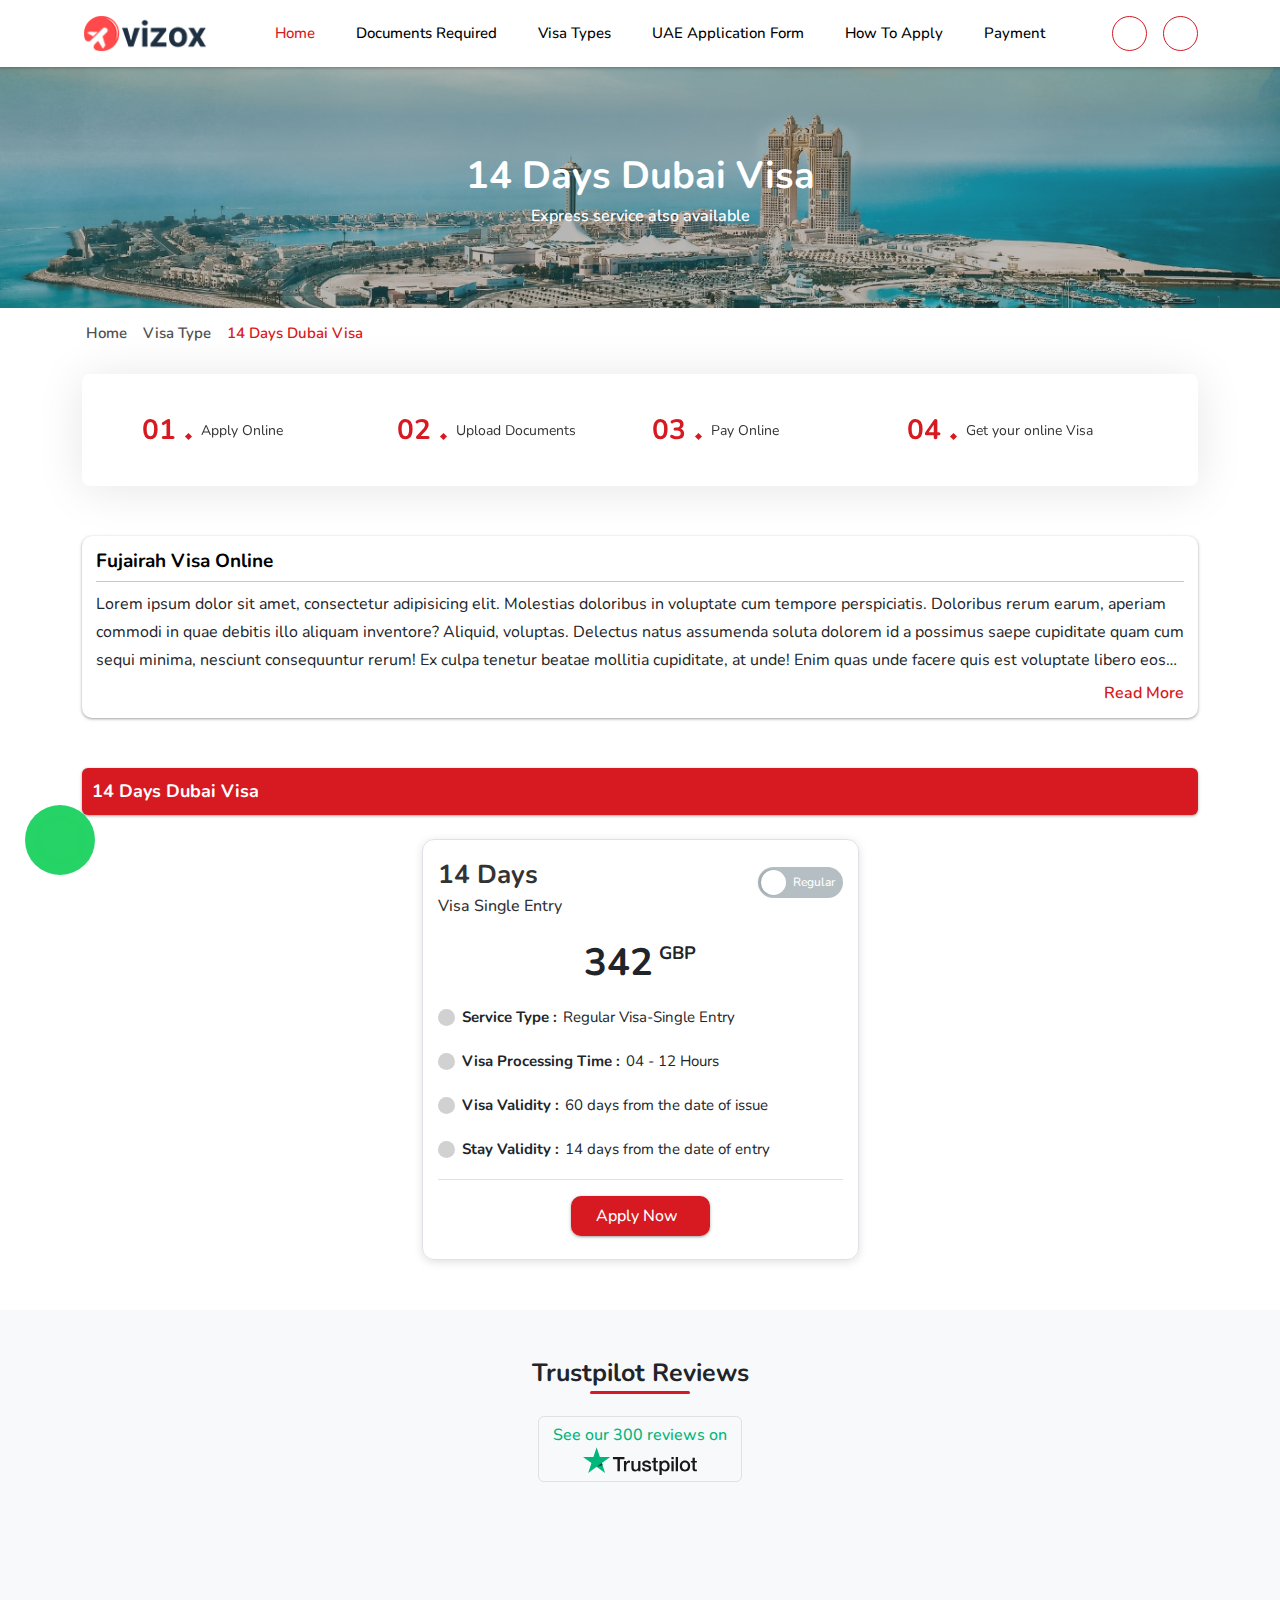
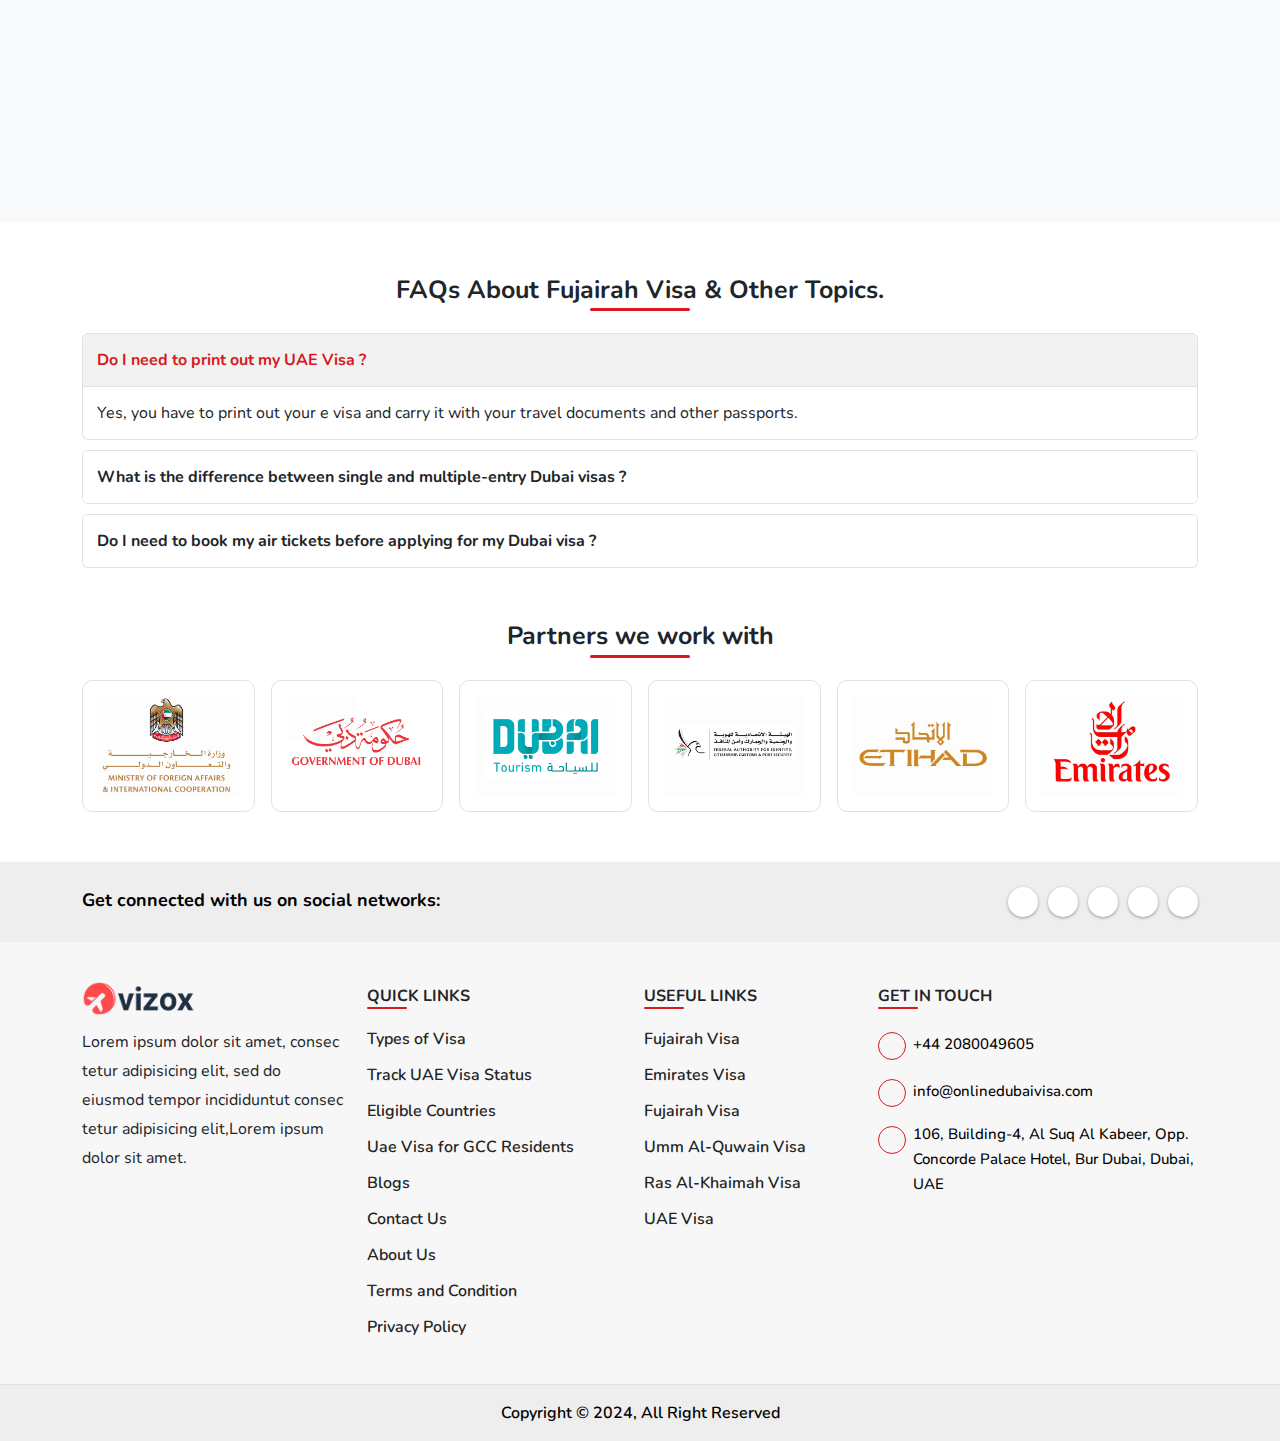
==== commit 57876502: "dfdfd" ====
--- a/14-days-dubai-visa.html
+++ b/14-days-dubai-visa.html
@@ -52,7 +52,7 @@
     <!-- scroll to top button end -->
 
     <!-- navbar start -->
-    <nav class="navbar navbar-expand-lg sticky-top navbar-two" id="navbar" aria-label="Offcanvas navbar large">
+    <nav class="navbar navbar-expand-xl fixed-top navbar-two" id="navbar" aria-label="Offcanvas navbar large">
         <div class="container">
             <a class="navbar-logo" href="index.html">
                 <img src="assets/img/logo.png" alt="logo" class="h-100 w-100 img-fluid">
@@ -70,22 +70,65 @@
                             <a class="nav-link overflow-hidden position-relative text-nowrap active" aria-current="page" href="index.html">Home</a>
                         </li>
                         <li class="nav-item">
-                            <a class="nav-link overflow-hidden position-relative text-nowrap" aria-current="page" href="aboutus.html">About Us</a>
+                            <a class="nav-link overflow-hidden position-relative text-nowrap" aria-current="page" href="document-reuquired.html">Documents Required</a>
+                        </li>
+                        <li class="nav-item position-relative drop-main d-xl-block d-none">
+                            <a class="nav-link overflow-hidden position-relative text-nowrap" href="type-of-visa.html"> 
+                                Visa Types 
+                                <i class="fa-solid fa-chevron-down"></i>
+                            </a>
+                            <ul class="drop-menu list-unstyled position-absolute bg-white overflow-hidden rounded-1 overflow-y-auto">
+                                <li><a href="14-days-dubai-visa.html" class="drop-link text-nowrap text-decoration-none fw-semibold d-block position-relative border-bottom">14 Days Dubai Visa</a></li>
+                                <li><a href="14-days-dubai-visa.html" class="drop-link text-nowrap text-decoration-none fw-semibold d-block position-relative border-bottom">14 Days Dubai Visa Multiple Entry</a></li>
+                                <li><a href="14-days-dubai-visa.html" class="drop-link text-nowrap text-decoration-none fw-semibold d-block position-relative border-bottom">30 Days Dubai Visa</a></li>
+                                <li><a href="14-days-dubai-visa.html" class="drop-link text-nowrap text-decoration-none fw-semibold d-block position-relative border-bottom">30 Days Dubai Visa Multiple Entry</a></li>
+                                <li><a href="14-days-dubai-visa.html" class="drop-link text-nowrap text-decoration-none fw-semibold d-block position-relative border-bottom">60 Days Dubai Visa</a></li>
+                                <li><a href="14-days-dubai-visa.html" class="drop-link text-nowrap text-decoration-none fw-semibold d-block position-relative border-bottom">60 Days Dubai Visa Multiple Entry</a></li>
+                                <li><a href="14-days-dubai-visa.html" class="drop-link text-nowrap text-decoration-none fw-semibold d-block position-relative border-bottom">90 Days Dubai Visa</a></li>
+                                <li><a href="14-days-dubai-visa.html" class="drop-link text-nowrap text-decoration-none fw-semibold d-block position-relative border-bottom">90 Days Dubai Visa Multiple Entry</a></li>
+                                <li><a href="14-days-dubai-visa.html" class="drop-link text-nowrap text-decoration-none fw-semibold d-block position-relative border-bottom">90 Days Job Seeker Visa</a></li>
+                                <li><a href="14-days-dubai-visa.html" class="drop-link text-nowrap text-decoration-none fw-semibold d-block position-relative border-bottom">96 Hours Transit Visa</a></li>
+                                <li><a href="14-days-dubai-visa.html" class="drop-link text-nowrap text-decoration-none fw-semibold d-block position-relative border-bottom">48 Hours Transit Visa</a></li>
+                                <li><a href="14-days-dubai-visa.html" class="drop-link text-nowrap text-decoration-none fw-semibold d-block position-relative border-bottom">Dubai Transit Visa</a></li>
+                            </ul>
+                        </li>
+                        <li class="nav-item position-relative dropmain d-xl-none d-block" >
+                            <a class="nav-link overflow-hidden d-flex align-items-center justify-content-between position-relative text-nowrap" href="javascript:;" id="navbtn"> 
+                                Visa Types 
+                                <i class="fa-solid fa-chevron-down"></i>
+                            </a>
+                            <ul class="drop-menu list-unstyled visible opacity-100 shadow-none h-100 bg-white border overflow-hidden rounded-1 overflow-y-auto mt-2" id="navmenu">
+                                <li><a href="14-days-dubai-visa.html" class="drop-link text-nowrap text-decoration-none fw-semibold d-block position-relative border-bottom">14 Days Dubai Visa</a></li>
+                                <li><a href="14-days-dubai-visa.html" class="drop-link text-nowrap text-decoration-none fw-semibold d-block position-relative border-bottom">14 Days Dubai Visa Multiple Entry</a></li>
+                                <li><a href="14-days-dubai-visa.html" class="drop-link text-nowrap text-decoration-none fw-semibold d-block position-relative border-bottom">30 Days Dubai Visa</a></li>
+                                <li><a href="14-days-dubai-visa.html" class="drop-link text-nowrap text-decoration-none fw-semibold d-block position-relative border-bottom">30 Days Dubai Visa Multiple Entry</a></li>
+                                <li><a href="14-days-dubai-visa.html" class="drop-link text-nowrap text-decoration-none fw-semibold d-block position-relative border-bottom">60 Days Dubai Visa</a></li>
+                                <li><a href="14-days-dubai-visa.html" class="drop-link text-nowrap text-decoration-none fw-semibold d-block position-relative border-bottom">60 Days Dubai Visa Multiple Entry</a></li>
+                                <li><a href="14-days-dubai-visa.html" class="drop-link text-nowrap text-decoration-none fw-semibold d-block position-relative border-bottom">90 Days Dubai Visa</a></li>
+                                <li><a href="14-days-dubai-visa.html" class="drop-link text-nowrap text-decoration-none fw-semibold d-block position-relative border-bottom">90 Days Dubai Visa Multiple Entry</a></li>
+                                <li><a href="14-days-dubai-visa.html" class="drop-link text-nowrap text-decoration-none fw-semibold d-block position-relative border-bottom">90 Days Job Seeker Visa</a></li>
+                                <li><a href="14-days-dubai-visa.html" class="drop-link text-nowrap text-decoration-none fw-semibold d-block position-relative border-bottom">96 Hours Transit Visa</a></li>
+                                <li><a href="14-days-dubai-visa.html" class="drop-link text-nowrap text-decoration-none fw-semibold d-block position-relative border-bottom">48 Hours Transit Visa</a></li>
+                                <li><a href="14-days-dubai-visa.html" class="drop-link text-nowrap text-decoration-none fw-semibold d-block position-relative border-bottom">Dubai Transit Visa</a></li>
+                            </ul>
                         </li>
                         <li class="nav-item">
-                            <a class="nav-link overflow-hidden position-relative text-nowrap" href="#">UAE Application Form</a>
+                            <a class="nav-link overflow-hidden position-relative text-nowrap" href="visa-application-form.html">UAE Application Form</a>
+                        </li>
+                        <li class="nav-item">   
+                            <a class="nav-link overflow-hidden position-relative text-nowrap" href="how-to-apply.html"> How To Apply </a>
                         </li>
                         <li class="nav-item">
-                            <a class="nav-link overflow-hidden position-relative text-nowrap" aria-current="page" href="#">Contact Us</a>
+                            <a class="nav-link overflow-hidden position-relative text-nowrap" href="payment.html"> Payment </a>
                         </li>
                         <li class="d-lg-none d-block">
-                            <a href="" class="nav-contact-link nav-contact-link-two d-lg-none d-block text-decoration-none">
+                            <a href="" class="nav-contact-link nav-contact-link-two text-decoration-none">
                                 <i class="fa-solid fa-phone"></i>
                                 +91 1232323343
                             </a>
                         </li>
                         <li class="d-lg-none d-block">
-                            <a href="" class="nav-contact-link nav-contact-link-two d-lg-none d-block text-decoration-none">
+                            <a href="" class="nav-contact-link nav-contact-link-two text-decoration-none">
                                 <i class="fa-regular fa-envelope"></i>
                                 info@travejar.com 
                             </a>
@@ -94,15 +137,15 @@
                 </div>
             </div>
             <div class="d-flex align-items-center gap-3">
-                <a href="" class="nav-contact-link d-sm-block text-nowrap d-none text-decoration-none">
+                <a href="" class="header-content-link rounded-circle d-flex align-items-center justify-content-center text-decoration-none">
                     <i class="fa-solid fa-phone"></i>
-                    +91 1232323343
+                    <!-- +91 1232323343 -->
                 </a>
-                <a href="" class="nav-contact-link d-sm-block text-nowrap d-none text-decoration-none">
+                <a href="" class="header-content-link rounded-circle d-flex align-items-center justify-content-center text-decoration-none">
                     <i class="fa-regular fa-envelope"></i>
-                    info@travejar.com 
+                    <!-- info@travejar.com  -->
                 </a>
-                <button class="navbar-toggler shadow-none d-lg-none d-flex align-items-center justify-content-center" type="button" data-bs-toggle="offcanvas" data-bs-target="#offcanvasNavbar2" aria-controls="offcanvasNavbar2" aria-label="Toggle navigation">
+                <button class="navbar-toggler shadow-none d-xl-none d-flex align-items-center justify-content-center" type="button" data-bs-toggle="offcanvas" data-bs-target="#offcanvasNavbar2" aria-controls="offcanvasNavbar2" aria-label="Toggle navigation">
                    <img src="assets/img/menuicon.svg" alt="menu" class="h-100 w-100 img-fluid">
                 </button>
             </div>
@@ -790,7 +833,7 @@
     <!-- partners section end -->
 
     <!-- footer section start  -->
-    <div class="footer-cta mt-4">
+    <div class="footer-cta common-gap">
         <div class="container">
             <div class="row gap-md-0 gap-2">
                 <div class="col-md">
@@ -823,7 +866,7 @@
         <div class="container">
             <div class="footer-content">
                 <div class="row g-4">
-                    <div class="col-xl-4 col-lg-4">
+                    <div class="col-xl-3 col-lg-4">
                         <div class="footer-widget">
                             <div class="footer-logo d-flex align-items-center justify-content">
                                 <img src="assets/img/logo.png" class="img-fluid h-100" alt="logo">
@@ -834,25 +877,30 @@
                             </div>
                         </div>
                     </div>
-                    <div class="col-xl-4 col-lg-4 col-md-6">
+                    <div class="col-xl-5 col-lg-4 col-md-6">
                         <div class="row g-4">
-                            <div class="col-sm-6">
+                            <div class="col-sm-7">
                                 <div class="footer-widget">
                                     <h3 class="footer-heading position-relative">QUICK LINKS</h3>
                                     <ul class="list-unstyled mb-0 footer-list d-flex flex-column">
-                                        <li><a href="" class="footer-link text-decoration-none d-inline-block">Types Of Visa</a></li>
-                                        <li><a href="" class="footer-link text-decoration-none d-inline-block">Blogs</a></li>
-                                        <li><a href="" class="footer-link text-decoration-none d-inline-block">About Us</a></li>
-                                        <li><a href="" class="footer-link text-decoration-none d-inline-block">Contact Us</a></li>
-                                        <li><a href="" class="footer-link text-decoration-none d-inline-block">Terms and Condition</a></li>
-                                        <li><a href="" class="footer-link text-decoration-none d-inline-block">Privacy Policy</a></li>
+                                        <li><a href="type-of-visa.html" class="footer-link text-decoration-none d-inline-block">Types of Visa </a></li>
+                                        <li><a href="track.html" class="footer-link text-decoration-none d-inline-block"> Track UAE Visa Status </a></li>
+                                        <li><a href="eligible-country.html" class="footer-link text-decoration-none d-inline-block">Eligible Countries </a></li>
+                                        <li><a href="uae-visa-gcc-residents.html" class="footer-link text-decoration-none d-inline-block"> Uae Visa for GCC Residents </a></li>
+                                        <li><a href="blog.html" class="footer-link text-decoration-none d-inline-block"> Blogs </a></li>
+                                        <li><a href="contactus.html" class="footer-link text-decoration-none d-inline-block"> Contact Us </a></li>
+                                        <li><a href="aboutus.html" class="footer-link text-decoration-none d-inline-block"> About Us </a></li>
+                                        <li><a href="terms-and-condition.html" class="footer-link text-decoration-none d-inline-block"> Terms and Condition</a></li>
+                                        <li><a href="privacy-policy.html" class="footer-link text-decoration-none d-inline-block"> Privacy Policy </a></li>
+                                        
                                     </ul>
                                 </div>
                             </div>
-                            <div class="col-sm-6">
+                            <div class="col-sm-5">
                                 <div class="footer-widget">
                                     <h3 class="footer-heading position-relative">USEFUL LINKS</h3>
                                     <ul class="list-unstyled mb-0 footer-list d-flex flex-column">
+                                        <li><a href="fujairah-visa.html" class="footer-link text-decoration-none d-inline-block">Fujairah Visa</a></li>
                                         <li><a href="" class="footer-link text-decoration-none d-inline-block">Emirates Visa</a></li>
                                         <li><a href="" class="footer-link text-decoration-none d-inline-block">Fujairah Visa</a></li>
                                         <li><a href="" class="footer-link text-decoration-none d-inline-block">Umm Al-Quwain Visa</a></li>
@@ -932,6 +980,16 @@
 
     <script>
         AOS.init();
+    </script>
+
+    <!-- navbar drop js  -->
+    <script>
+        document.getElementById('navbtn').addEventListener('click', function() {
+            // Toggle class on the button itself
+            this.classList.toggle('rotate');
+            // Toggle class on other div
+            document.getElementById('navmenu').classList.toggle('hidden');
+        });
     </script>
 
     <!-- swiper js  -->
--- a/assets/css/style.css
+++ b/assets/css/style.css
@@ -25,6 +25,10 @@
       top: 0;
   }
 }
+/* .navbar .container {
+  width: 90% !important;
+  max-width: 90% !important;
+} */
 .navbar .navbar-logo {
     height: 39px;
 }
@@ -69,7 +73,7 @@
   color: #000;
 }
 .navbar .navbar-nav {
-  gap: 36px;
+  gap: 25px;
 }
 .navbar .nav-contact-link {
   color: #fff;
@@ -79,6 +83,28 @@
 }
 .navbar .nav-contact-link:hover {
   color: var(--theming1);
+}
+.navbar .header-content-link {
+  height: 35px;
+  width: 35px;
+  border: 1.6px solid #fff;
+  font-size: 15px;
+  color: #ffff;
+  transition: all 0.3s ease-in-out;
+}
+.navbar .header-content-link:hover {
+  background-color: #ffff;
+  color: var(--theming1);
+}
+.navbar.scrolled .header-content-link,
+.navbar.navbar-two .header-content-link {
+  border-color:var(--theming1);
+  color: var(--theming1);
+}
+.navbar.scrolled .header-content-link:hover,
+.navbar.navbar-two .header-content-link:hover {
+  background-color: var(--theming1);
+  color: #fff;
 }
 .navbar.scrolled .nav-contact-link {
   color: #000;
@@ -105,7 +131,11 @@
 }
 .navbar-two {
   background-color: #FFF;
+  position: sticky !important;
   box-shadow: rgba(60, 64, 67, 0.3) 0px 1px 2px 0px, rgba(60, 64, 67, 0.15) 0px 1px 3px 1px;
+}
+.navbar-two.scrolled {
+  position: fixed !important;
 }
 .navbar-two .navbar-logo img {
   filter: brightness(1);
@@ -124,6 +154,57 @@
 }
 .navbar-two .nav-contact-link i {
   color: var(--theming1);
+}
+.navbar .drop-menu {
+  top: 180%;
+  box-shadow: rgba(9, 30, 66, 0.25) 0px 4px 8px -2px, rgba(9, 30, 66, 0.08) 0px 0px 0px 1px;
+  max-height: 360px;
+  visibility: hidden;
+  opacity: 0;
+  transition: all 0.3s ease-in-out;
+}
+.navbar .drop-menu .drop-link {
+  color: #3a3a3a;
+  font-size: 15px;
+  padding: 10px 12px;
+  line-height: normal;
+  transition: all 0.3s ease-in-out;
+}
+.navbar .drop-menu .drop-link:hover {
+  color: var(--theming1);
+}
+.navbar .drop-menu .drop-link::before {
+  content: '';
+  position: absolute;
+  left: -4px;
+  top: 0;
+  height: 100%;
+  width: 3px;
+  background-color: var(--theming1);
+  transition: all 0.3s ease-in-out;
+}
+.navbar .drop-menu .drop-link:hover::before {
+  left: 0;
+}
+.navbar .drop-main .nav-link i {
+  transition: all 0.3s ease-in-out;
+}
+.navbar .drop-main:hover .nav-link i {
+  transform: rotate(-180deg);
+}
+.navbar .drop-main:hover .drop-menu {
+  opacity: 1;
+  top: 100%;
+  visibility: visible;
+}
+.navbar .nav-item {
+  padding-block: 6px;
+}
+.navbar .drop-main {
+  overflow: hidden;
+}
+.navbar .drop-main:hover {
+  overflow: visible;
 }
 /* navbar css end */
 
@@ -973,8 +1054,14 @@
   font-size: 15px;
   font-weight: 600;
 }
+.uae-input-group .uae-textarea {
+  height: 80px;
+}
 .uae-input-group .uae-input:focus {
   border: 1.4px solid var(--theming1);
+}
+.uae-input-group .label-title {
+  font-size: 13px;
 }
 .uae-input-group .date-input::before {
   content: "\f073";  /* this is your text. You can also use UTF-8 character codes as I do here */
@@ -1195,4 +1282,402 @@
   flex-direction: column;
   gap: 8px;
 }
-/* important information section end */+/* important information section end */
+
+
+/* track page start  */
+.track-card {
+  box-shadow: rgba(9, 30, 66, 0.25) 0px 4px 8px -2px, rgba(9, 30, 66, 0.08) 0px 0px 0px 1px;
+  padding: 16px;
+}
+.track-section .track-title {
+  font-size: 17px;
+  font-weight: 700;
+}
+.track-card .track-label {
+  font-size: 16px;
+  font-weight: 700;
+}
+.track-card .track-input {
+  font-weight: 600;
+  height: 46px;
+  margin-top: 8px ;
+}
+.track-card .track-input:focus {
+  border: 2px solid var(--theming1);
+}
+.track-card .track-input::placeholder {
+  font-weight: 600;
+}
+.track-card .track-btn {
+  font-size: 16px;
+  font-weight: 600;
+  color: #ffff;
+  background-color: var(--theming1);
+  padding: 7px 25px ;
+  border-radius: 5px;
+}
+/* track page end */
+
+
+/* contact us page start  */
+.contact-form {
+  padding: 15px;
+}
+.contact-section .contact-heading {
+  font-size: 20px;
+  font-weight: 700;
+  margin-bottom: 8px;
+}
+.contact-section .contact-text {
+  font-size: 15px;
+  font-weight: 500;
+}
+.contact-form .theme-btn {
+  padding: 10px 18px ;
+}
+.contact-card {
+  box-shadow: rgba(67, 71, 85, 0.27) 0px 0px 0.25em, rgba(90, 125, 188, 0.05) 0px 0.25em 1em;
+  padding: 12px;
+  gap: 10px;
+}
+.contact-card .contact-icon {
+  height: 40px;
+  width: 40px;
+  border: 1.5px solid var(--theming1);
+  color: var(--theming1);
+  transition: all 0.3s ease-in-out;
+}
+.contact-card .contact-title {
+  font-weight: 700;
+  line-height: normal;
+}
+.contact-card .contact-title-two {
+  color: #333;
+  font-size: 14px;
+  font-weight: 500;
+}
+.contact-card:hover .contact-icon {
+  transform: scale(1.1);
+}
+/* contact us page end */
+
+
+/* payment section start  */
+.payment-card {
+  padding: 18px;
+}
+.payment-card .payment-img {
+  height: 36px;
+}
+.payment-card .payment-heading {
+  font-size: 19px;
+  margin-top: 15px;
+  padding-bottom: 3px;
+}
+.payment-card .payment-heading::after {
+  content: '';
+  position: absolute;
+  left: 50%;
+  bottom: 0;
+  transform: translateX(-50%);
+  background-color: var(--theming1);
+  height: 3px ;
+  width: 80px;
+  border-radius: 6px;
+}
+.payment-card .uae-input-group {
+  display: flex;
+  align-items: center;
+  gap: 15px;
+}
+.payment-card .uae-input-group label {
+  width: 40%;
+  white-space: nowrap;
+}
+.payment-card .payment-check-title {
+  font-size: 15px;
+  font-weight: 600;
+  gap: 5px;
+}
+.payment-card .payment-heading-two::after {
+  display: none;
+}
+.payment-card .payment-inner-card {
+  padding:13px 10px;
+  gap: 5px;
+  cursor: pointer;
+  box-shadow: rgba(0, 0, 0, 0.05) 0px 0px 0px 1px;
+  transition: all 0.1s ease-in-out;
+  border: 1.4px solid #ffff;
+}
+.payment-inner-card .payment-inner-check {
+  height: 18px;
+  width: 18px;
+  border: 1.4px solid #aaaaaa;
+  font-size: 14px;
+  color: #fff;
+  transition: all 0.1s ease-in-out;
+}
+.payment-inner-card .payment-inner-check i {
+  opacity: 0;
+}
+.payment-card .payment-inner-card img {
+  height: 32px;
+}
+.payment-input:checked ~ .payment-inner-card {
+  border-color: var(--theming1);
+}
+.payment-input:checked ~ .payment-inner-card .payment-inner-check {
+  background-color: var(--theming1);
+  border-color: var(--theming1);
+}
+.payment-input:checked ~ .payment-inner-card .payment-inner-check i {
+  opacity: 1;
+}
+.payment-card .currency-input .form-select {
+  font-size: 14px;
+}
+.payment-card .currency-input .form-control {
+  padding-left: 85px;
+}
+/* payment section end */
+
+
+/* payment detail section start */
+.payment-detail-card {
+  box-shadow: rgba(60, 64, 67, 0.3) 0px 1px 2px 0px, rgba(60, 64, 67, 0.15) 0px 1px 3px 1px;
+}
+.payment-detail-card .payment-detail-heading {
+  font-size: 19px;
+  font-weight: 700;
+}
+.payment-detail-card .payment-detail-header {
+  padding: 12px;
+}
+.payment-detail-card .payment-detail-subheading {
+  font-size: 14px;
+  font-weight: 500;
+}
+.payment-detail-card .payment-price-total {
+  font-size: 16px;
+  font-weight: 700;
+  color: var(--theming1);
+}
+.payment-detail-card .edit-btn {
+  background-color: var(--theming1);
+  color: #fff;
+  font-weight: 600;
+  font-size: 14px;
+  padding: 5px 10px;
+  border-radius: 4px;
+  transition: all 0.3s ease-in-out;
+  gap: 4px;
+}
+.payment-detail-card .edit-btn i {
+  transition: all 0.3s ease-in-out;
+}
+.payment-detail-card .edit-btn:hover {
+  background-color: var(--theming1-hover);
+}
+.payment-detail-card .edit-btn:hover i {
+  transform: translateX(-3px);
+}
+.payment-detail-card .table td {
+  font-size: 15px;
+}
+.payment-detail-card .table td,
+.payment-detail-card .table th {
+  padding:10px 13px;
+}
+.payment-detail-card .payment-detail-body {
+  padding: 12px;
+}
+.payment-detail-card .payment-detail-title {
+  font-size: 16px;
+  font-weight: 700;
+}
+.payment-detail-card .payment-detail-title-two {
+  font-weight: 500;
+  font-size: 15px;
+}
+.payment-detail-card .payment-detail-data {
+  padding-block: 8px;
+}
+.payment-detail-card .payment-inner-heading {
+  font-size: 18px;
+  font-weight: 700;
+  padding-top: 10px;
+}
+.payment-detail-card .payment-check-card {
+  border-radius:7px ;
+  border: 1.5px solid #c9c9c9;
+  cursor: pointer;
+  transition: all 0.1s ease-in-out;
+  gap: 10px;
+  padding: 10px;
+}
+.payment-detail-input:checked ~ .payment-check-card {
+  border: 2px solid var(--theming1);
+}
+.payment-check-card .express-check {
+  height: 16px;
+  max-width: 16px;
+  min-width: 16px;
+  font-size: 12px;
+  color: #ffff;
+  background-color: #838383;
+  margin-top: 5px;
+}
+.payment-detail-input:checked ~ .payment-check-card .express-check {
+  background-color: var(--theming1);
+}
+.payment-check-card .payment-check-title {
+  font-weight: 700;
+}
+.payment-check-card .payment-check-price {
+  color: var(--theming1);
+  font-weight: 700;
+  font-size: 15px;
+}
+.payment-check-card .payment-check-para {
+  font-size: 14px;
+  font-weight: 500;
+  margin-top: 1px;
+}
+.payment-detail-card .payment-total-main {
+  padding: 8px;
+  margin-top: 18px;
+}
+.payment-detail-card .payment-total-title {
+  font-size: 17px;
+  font-weight: 700;
+}
+.payment-detail-card .payment-total-price {
+  font-size: 18px;
+  font-weight: 700;
+  color: var(--theming1);
+}
+.payment-sidebar-card {
+  padding:13px 10px;
+  border: 1px solid #c9c9c9;
+  cursor: pointer;
+  gap: 10px;
+  transition: all 0.1s ease-in-out;
+}
+.payment-sidebar-card img {
+  height: 33px;
+}
+.payment-sidebar-card .payment-sidebar-check {
+  height: 20px;
+  min-width: 20px;
+  max-width: 20px;
+  border: 1px solid #b9b8b8;
+}
+.payment-sidebar-card .payment-sidebar-check::before {
+  content: '';
+  position: absolute;
+  right: -3px;
+  top: -1px;
+  height: 0px;
+  width: 9px;
+  background-color: #f8f9fa;
+  transition: all 0.3s ease-in-out;
+}
+.payment-sidebar-card .payment-sidebar-check img {
+  height: 125%;
+  width: 0%;  
+  left: 2px;
+  position: absolute;
+  top: -6px;
+  transition: all 0.3s ease-in-out;
+}
+.sidebar-input:checked ~ .payment-sidebar-card .payment-sidebar-check::before {
+  height: 9px;
+}
+.sidebar-input:checked ~ .payment-sidebar-card .payment-sidebar-check img {
+  width: 125%;
+}
+.sidebar-input:checked ~ .payment-sidebar-card {
+  border: 1.8px solid var(--theming1);
+}
+.payment-sidebar .payment-sidebar-inner {
+  gap: 10px;
+}
+.payment-sidebar .payment-sidebar-terms {
+  font-size: 14px;
+}
+.payment-sidebar .payment-sidebar-trusted {
+  font-size: 13px;
+  font-weight: 500;
+  padding-top: 12px;
+  margin-top: 12px;
+}
+/* payment detail section end */
+
+
+/* edit modal start */
+.edit-modal .modal-dialog {
+  max-width: 90%;
+}
+.edit-modal .modal-title {
+  font-size: 21px;
+}
+.edit-modal .btn-close {
+  font-size: 14px;
+}
+/* edit modal end */
+
+
+/* how to apply section start */
+.howto-apply .step-count {
+  height: 45px;
+  width: 125px;
+  margin-bottom: 15px;
+}
+.howto-apply .how-apply-inner {
+  gap: 40px;
+}
+.howto-apply .step-count img {
+  filter: drop-shadow(0 0 2px #333);
+}
+.howapply-card {
+  padding: 15px;
+  box-shadow: rgba(60, 64, 67, 0.3) 0px 1px 2px 0px, rgba(60, 64, 67, 0.15) 0px 2px 6px 2px; 
+  border-radius: 8px ;
+}
+.howapply-card .howapply-card-title {
+  font-size: 17px;
+  font-weight: 700;
+  line-height: 28px;
+}
+.howapply-card .howapply-card-content p {
+  line-height: 29px;
+  margin-bottom: 10px;
+}
+.howapply-img {
+  cursor: pointer;
+  border-radius: 8px ;
+  box-shadow: rgba(60, 64, 67, 0.3) 0px 1px 2px 0px, rgba(60, 64, 67, 0.15) 0px 1px 3px 1px;
+}
+/* how to apply section end */
+
+
+/* visa type page start  */
+.type-visa-section {
+  
+}
+
+.price-table, 
+.price-table th, 
+.price-table td {
+  border: 1px solid rgb(180, 180, 180);
+  border-collapse: collapse;
+}
+.price-table th:nth-child(1) {
+  border-radius: 5px 0 0 0 ;
+}
+.price-table th:nth-child(4) {
+  border-radius: 0 5px 0 0;
+}
+/* visa type page end */--- a/assets/css/responsive.css
+++ b/assets/css/responsive.css
@@ -3,8 +3,9 @@
     .navbar .navbar-nav {
         gap: 20px;
     }
-}
-@media (max-width:991px){
+    .navbar .nav-link.active {
+        color: var(--theming1) !important;
+    }
     .nav-offcanvas {
         max-width: 320px;
     }
@@ -23,11 +24,36 @@
         padding: 0;
     }
     .navbar .navbar-nav {
-        gap: 28px;
+        gap: 20px;
     }
     .navbar .nav-contact-link-two {
         color: #000;
     }
+    .navbar .nav-contact-link i {
+        color: var(--theming1) !important;
+    }
+    .navbar .nav-link i {
+        transition: all 0.3s ease-in-out;
+    }
+    .navbar .nav-link.rotate i {
+        transform: rotate(-180deg);
+    }
+    .navbar .nav-link.rotate {
+        color: var(--theming1);
+    }
+    .navbar .nav-item {
+        padding: 0;
+    }
+    .navbar .drop-menu {
+        max-height: 0;
+        border: 0 !important;
+        margin-top: 0 !important;
+    }
+    .navbar .drop-menu.hidden {
+        margin-top: 10px !important;
+        border: 1px solid #dee2e6 !important;
+        max-height: 494px !important;
+    }
 }
 @media (max-width:767px){
     .navbar .navbar-logo {
@@ -36,7 +62,12 @@
 }
 @media (max-width:576px) {
     .navbar .navbar-nav {
-        gap: 22px;
+        gap: 20px;
+    }
+    .navbar .header-content-link {
+        height: 30px;
+        width: 30px;
+        font-size: 14px;
     }
 }
 /* navbar media query end */
@@ -420,5 +451,245 @@
         gap: 5px;
     }
 }
-
-/* important information section end */+/* important information section end */
+
+
+/* blog home section css start */
+@media (max-width:767px){
+    .blog-card .blog-card-img {
+        height: 250px;
+    }
+    .blog-card .blog-icon {
+        font-size: 14px;
+    }
+    .blog-card .blog-card-heading, .blog-card .blog-card-heading >* {
+        font-size: 16px;
+        line-height: normal;
+    }
+    .blog-card .blog-card-content {
+        height: 70px !important;
+    }
+}
+/* blog home section css end */
+
+
+
+/* blog card two section start */
+@media (max-width:767px) {
+    .blog-home-card .blog-home-card-img {
+        height: 200px;
+    }
+    .blog-home-card .blog-home-card-content {
+        padding: 10px;
+    }
+    .blog-home-card .blog-home-date-inner {
+        font-size: 30px;
+    }
+}
+/* blog card two section end */
+
+
+/* blog detail page start */
+@media (max-width:767px){
+    .blog-detail-section .blog-detail-img {
+        height: 270px;
+    }
+    .blog-detail-section .blog-detail-inner {
+        padding: 8px 0px 0;
+    }
+    .blog-detail-section .blog-detail-heading {
+        font-size: 19px;
+    }
+    .blog-detail-section .blog-detail-content h2 {
+        font-size: 18px;
+        margin-bottom: 8px;
+        padding-top: 0px ;
+    }
+    .blog-detail-section .blog-detail-content h3 {
+        font-size: 16px;
+        margin-bottom: 7px;
+        padding-top: 0px ;
+    }
+}
+@media (max-width:576px){
+    .blog-detail-section .blog-detail-img {
+        height: 210px;
+    }
+}
+/* blog detail page end */
+
+
+/* track page start  */
+@media (max-width:767px){
+    .track-card {
+        padding: 13px;
+    }
+    .track-section .track-title {
+        font-size: 15px;
+        line-height: 27px;
+    }
+}
+  /* track page end */
+
+
+/* contact us page start  */
+@media (max-width:767px){
+    .contact-form {
+        padding: 12px;
+    }
+    .contact-section .contact-heading {
+        font-size: 18px;
+        margin-bottom: 10px;
+    }
+}
+  /* contact us page end */
+
+
+/* payment page start */
+@media (max-width:767px){
+    .payment-card {
+        padding: 12px;
+    }
+    .payment-card .payment-heading {
+        font-size: 17px;
+    }
+    .payment-card .uae-input-group {
+        flex-direction: column;
+        gap: 1px;
+        align-items: start;
+    }
+    .payment-card .payment-check-main {
+        gap: 10px;
+    }
+    .payment-card .uae-input-group label {
+        width: 40%;
+        white-space: nowrap;
+    }
+    .payment-card .payment-heading::after {
+        height: 2px;
+        width: 72px;
+    }
+    .payment-card .payment-img {
+        height: 28px;
+    }
+    .payment-card .theme-btn {
+        font-size: 15px;
+    }
+}
+/* payment page end */
+
+
+/* payment detail section start */
+@media (max-width:767px){
+    .payment-detail-card .payment-detail-header {
+        padding: 10px;
+    }
+    .payment-detail-card .payment-detail-heading {
+        font-size: 17px;
+        line-height: normal;
+    }
+    .payment-detail-card .payment-price-total {
+        font-size: 15px;
+    }
+    .payment-detail-card .table th {
+        font-size: 15px;
+    }
+    .payment-detail-card .table td {
+        font-size: 14px;
+    }
+    .payment-detail-card .payment-detail-body {
+        padding: 10px;
+    }
+    .payment-detail-card .payment-total-title {
+        font-size: 16px;
+    }
+    .payment-detail-card .payment-total-price {
+        font-size: 17px;
+    }
+    .payment-check-card .payment-check-title {
+        font-size: 15px;
+    }
+    .payment-detail-card .payment-inner-heading {
+        font-size: 17px;
+    }
+    .payment-detail-card .payment-detail-data {
+        padding-block: 7px;
+    }
+    .payment-detail-card .payment-total-main {
+        margin-top: 15px;
+    }
+    .payment-sidebar .theme-btn {
+        font-size: 15px;
+    }
+    .payment-sidebar-card img {
+        height: 30px;
+    }
+    .payment-detail-card .payment-detail-title-two {
+        font-size: 14px;
+    }
+    .payment-detail-card .payment-detail-title {
+        font-size: 15px;
+    }
+}
+/* payment detail section end */
+
+
+/* edit modal start */
+@media (max-width:767px){
+    .edit-modal .modal-dialog {
+        max-width: 95%;
+    }
+    .edit-modal .modal-title {
+        font-size: 18px;
+    }
+}
+/* edit modal end */
+
+
+/* how to apply section start */
+@media (max-width:991px){
+    .howapply-img {
+        border-radius: 0 ;
+        box-shadow:none;
+    }
+    .howapply-card {
+        border-radius: 0;
+        box-shadow:none;
+    }
+    .howapply-main {
+        box-shadow: rgba(60, 64, 67, 0.3) 0px 1px 2px 0px, rgba(60, 64, 67, 0.15) 0px 1px 3px 1px;
+        border-radius: 8px;
+        margin-inline: 0;
+        overflow: hidden;
+    }
+}
+@media (max-width:767px){
+    .howapply-card {
+        padding: 12px;
+    }
+    .howapply-card .howapply-card-title {
+        font-size: 15px;
+        line-height: 26px;
+    }
+    .howapply-card .howapply-card-content p {
+        font-size: 14px;
+        line-height: 25px;
+    }
+    .howto-apply .how-apply-inner {
+        gap: 30px;
+    }
+}
+@media (max-width:576px){
+    .howapply-img {
+        height: 160px !important;
+    }
+    .howapply-img img {
+        object-fit: cover;
+    }
+    .howto-apply .step-count {
+        height: 42px;
+        width: 120px;
+        margin-bottom: 10px;
+    }
+}
+  /* how to apply section end */